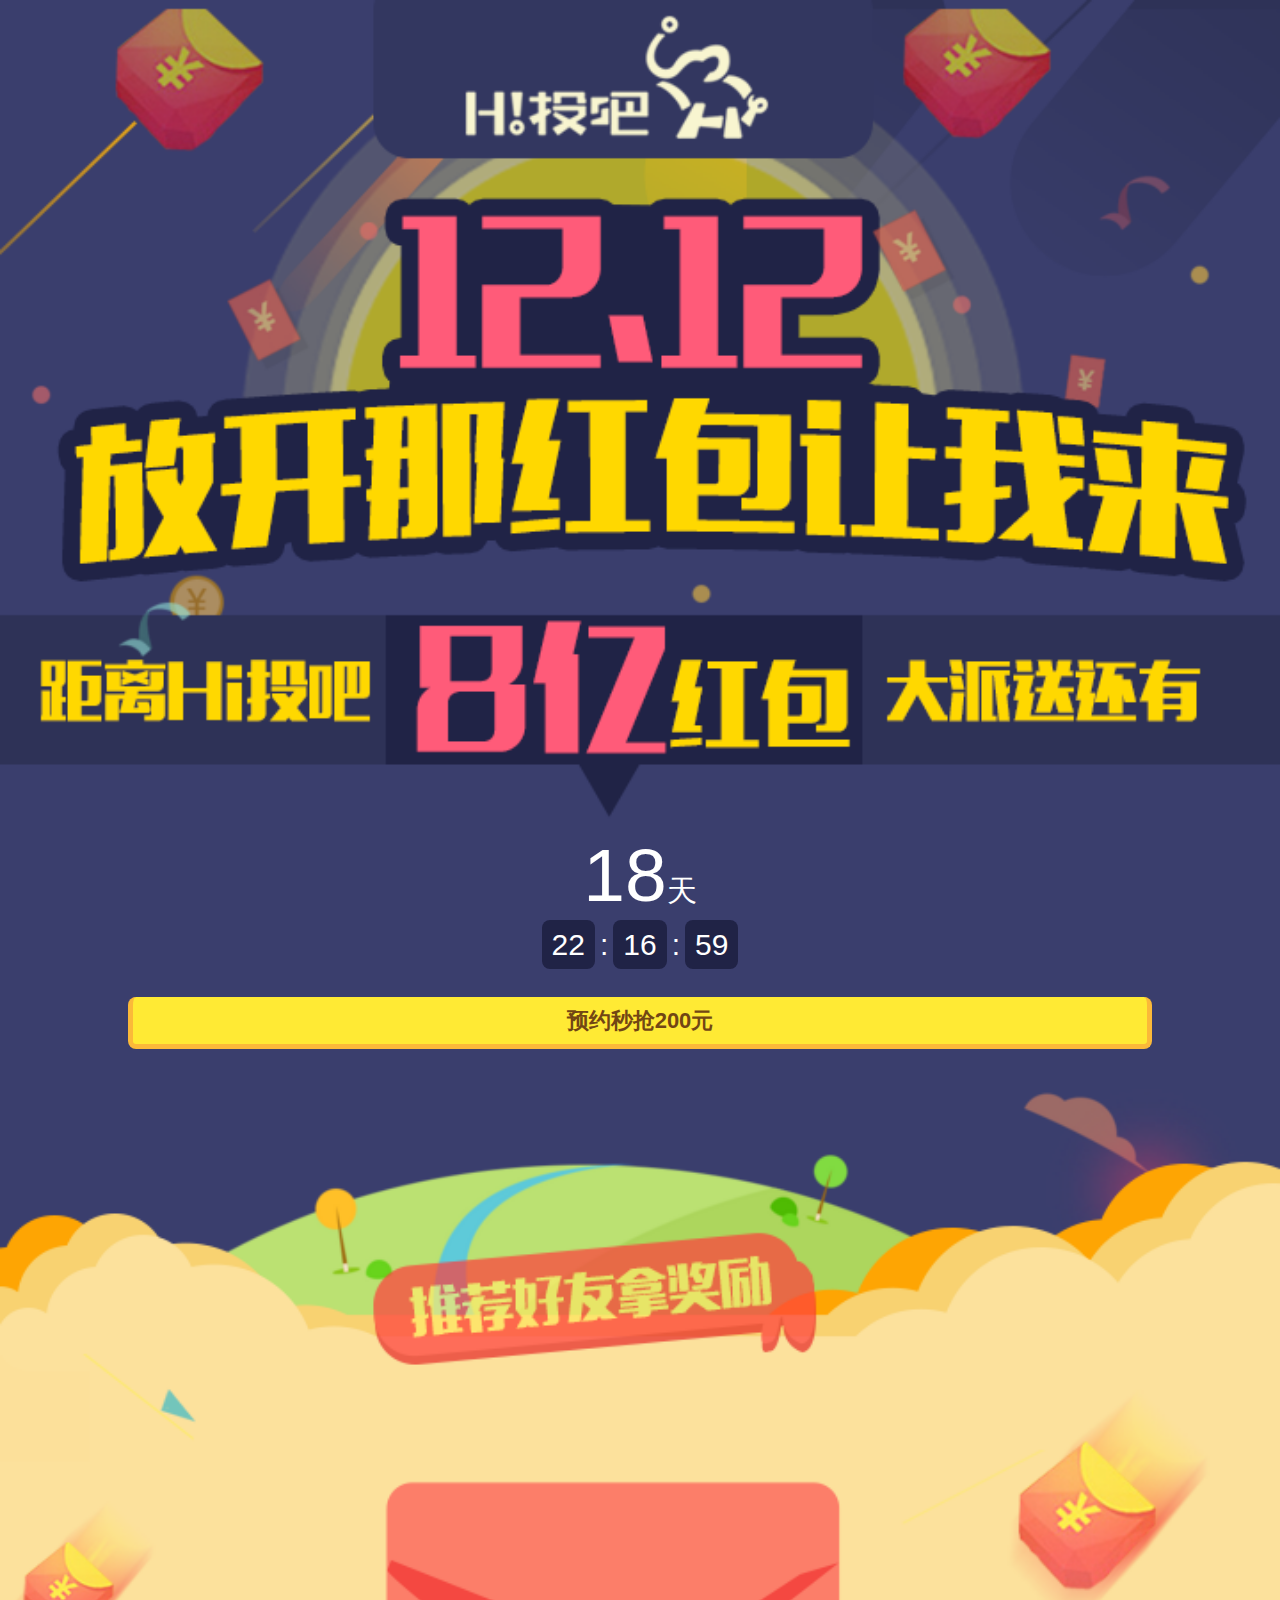
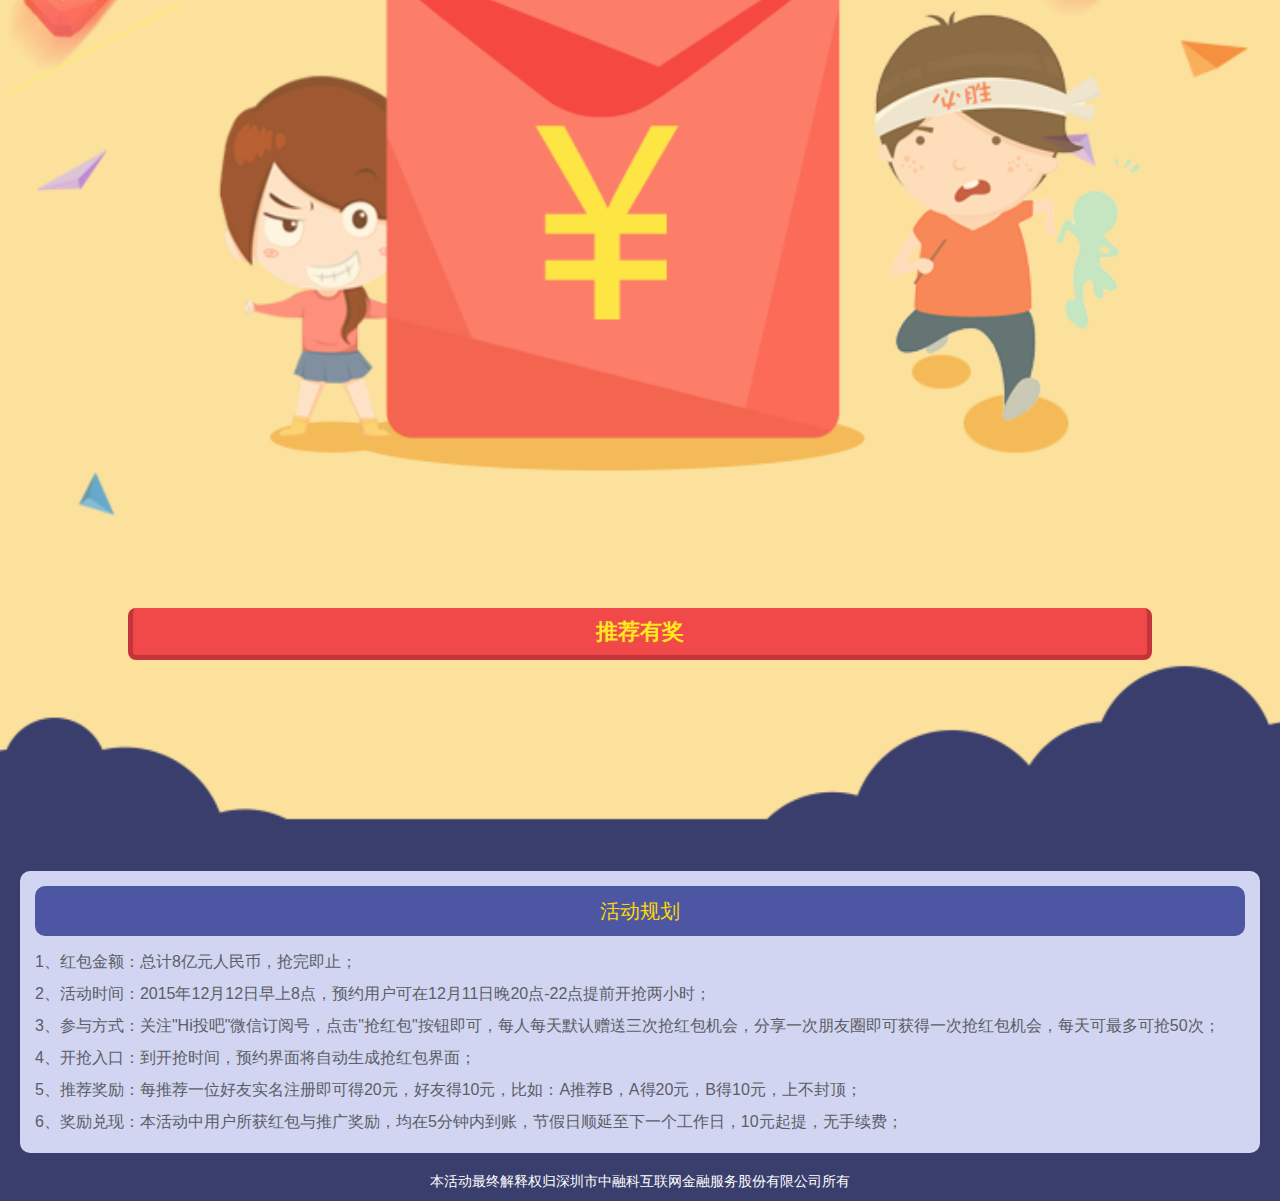
==== index.html @ 646dd30a "11111" ====
<!doctype html>
<html>
<head>
<meta http-equiv="Content-Type" content="text/html;charset=utf-8">
<meta property="qc:admins" content="241045133560547672165721747716" />
<title>放开那个红包让我来</title>
<meta name="keywords" content=""/>
<meta name="description" content=""/>
<meta name="viewport" content="width=device-width, initial-scale=1.0, maximum-scale=1.0, user-scalable=0">
<meta name="format-detection" content="telephone=no">
<meta http-equiv="X-UA-Compatible" content="IE=EmulateIE10" />
<link type="text/css" rel="stylesheet" href="css/wapcommon.css"/>
<link type="text/css" rel="stylesheet" href="css/wapstyle.css"/>
</head>

<body>
<!--
<div class="pop_bg">
	<div class="pop_bigweb">
    <div class="pop-bitext">
    	<p><img src="images/skin_check_icon.png" width="24">童鞋，预约成功了</p>
     	 <p>已预约用户</p>
		<div>可在12月26日晚8点提前开抢</div>
        <div class="margin_lr">
        <input type="button" value="实名认证" class="btn btn_shimin mt_10" />
    </div>
    </div>
    <a href="javascript:void(0)" class="m-close"><img src="images/tmall-close.png" alt=""></a>
    <img src="images/marketips.png" alt="" width="100%">
    
    </div>
</div>

<div class="yx-big">
	<div><img src="images/markettop1.png" alt="" width="100%"></div>
<div class="market-day">
    <p class="dday"><span>18</span>天</p>
    <p class="dtime"><span>22</span>:<span>16</span>:<span>59</span></p>
    <div><button class="btn btn-yx">预约秒抢200元</button></div>
    </div>
	<div class="rec-big">
    <button class="btn btn-yx rec-btn">推荐有奖</button>
    <img src="images/markettop3.png" alt="" width="100%">
    </div>
    <div class="market-intro">
    	<h2>活动规划</h2>
      <p>1、红包金额：总计8亿元人民币，抢完即止；
      </p>
      <p>2、活动时间：2015年12月12日早上8点，预约用户可在12月11日晚20点-22点提前开抢两小时；
      </p>
      <p>3、参与方式：关注"Hi投吧"微信订阅号，点击"抢红包"按钮即可，每人每天默认赠送三次抢红包机会，分享一次朋友圈即可获得一次抢红包机会，每天可最多可抢50次；
      </p>
      <p>4、开抢入口：到开抢时间，预约界面将自动生成抢红包界面；        </p>
      <p>5、推荐奖励：每推荐一位好友实名注册即可得20元，好友得10元，比如：A推荐B，A得20元，B得10元，上不封顶；        </p>
      <p>6、奖励兑现：本活动中用户所获红包与推广奖励，均在5分钟内到账，节假日顺延至下一个工作日，10元起提，无手续费；        </p>
      <p>本活动最终解释权归深圳市中融科互联网金融服务股份有限公司所有 </p>
    </div>
    </div>
    -->
    <!--夜间模式-->
    <div class="night-big">
	<div><img src="images/night-markettop1.png" alt="" width="100%"></div>
<div class="market-day">
    <p class="dday"><span>18</span>天</p>
    <p class="dtime"><span>22</span>:<span>16</span>:<span>59</span></p>
    <div><button class="btn btn-yx">预约秒抢200元</button></div>
    </div>
	<div class="rec-big">
    <button class="btn btn-yx rec-btn">推荐有奖</button>
    <img src="images/night-markettop3.png" alt="" width="100%">
    </div>
    <div class="market-intro">
    	<h2>活动规划</h2>
      <p>1、红包金额：总计8亿元人民币，抢完即止；
      </p>
      <p>2、活动时间：2015年12月12日早上8点，预约用户可在12月11日晚20点-22点提前开抢两小时；
      </p>
      <p>3、参与方式：关注"Hi投吧"微信订阅号，点击"抢红包"按钮即可，每人每天默认赠送三次抢红包机会，分享一次朋友圈即可获得一次抢红包机会，每天可最多可抢50次；
      </p>
      <p>4、开抢入口：到开抢时间，预约界面将自动生成抢红包界面；        </p>
      <p>5、推荐奖励：每推荐一位好友实名注册即可得20元，好友得10元，比如：A推荐B，A得20元，B得10元，上不封顶；        </p>
      <p>6、奖励兑现：本活动中用户所获红包与推广奖励，均在5分钟内到账，节假日顺延至下一个工作日，10元起提，无手续费；        </p>
      
    </div>
    <div class="fc_f tc pb_10">本活动最终解释权归深圳市中融科互联网金融服务股份有限公司所有 </div>
    </div>

    
</body>
</html>
---- css/wapcommon.css ----
@charset "utf-8";
/* CSS Document */
a:active{star:expression(this.onFocus=this.blur());}
a:focus,button:focus{outline:none; -moz-outline:none; -webkit-outline:none;}
:focus{outline:none;}
/*Reset Css*/
body,div,dl,dt,dd,ul,ol,li,h1,h2,h3,h4,h5,h6,pre,form,fieldset,input,textarea,p,blockquote,th,td,img,area,param{margin:0; padding:0;}
html,body{margin:0; padding:0; height: 100%; font-family:arial,\5FAE\8F6F\96C5\9ED1,sans-serif; -webkit-text-size-adjust:100%;-ms-text-size-adjust:100%;}
select{*behavior: url("select.htc");}/*IE6,IE7select*/
ol,ul{padding-left:0; list-style-type:none; list-style:none;}
img{border:none; display:inline-block; vertical-align:middle;}
th{font-style:normal;font-weight:normal;}
h1,h2,h3,h4,h5,h6{font-size:100%; font-weight:normal;}
address, caption, cite, code, dfn, em, th, var,strong,i,strong{font-style:normal;font-weight:normal;}
input{display:inline-block; vertical-align:middle; font-family:arial,\5FAE\8F6F\96C5\9ED1,sans-serif;}
fieldset{border:none;}
legend{display:none;}
input[type="submit"],
input[type="reset"],
input[type="button"],
button{
	-webkit-appearance: none;
}

.main_input .input_box input[type="date"]{
	padding-left:0;
	margin-left:8rem;
	width:16rem !important;

}
input[type="number"]{-moz-appearance:textfield;}
html{font-size:62.5%;}
body{font-size:1.4rem; background:#f4f4f4; color:#666;}

/*Clear Css*/
.clear{clear:both; font-size:0px; height:0px; line-height:0;}
.clearfix:after{content:'\20';display:block;clear:both;visibility:hidden;line-height:0;height:0;}
.clearfix{display:block;zoom:1;}
html[xmlns] .clearfix{display:block;}
* html .clearfix{height:1%;}

/*Common Css*/
.fl{float:left;}
.fr{float:right;}
.show{display:block;}
.hide{display:none;}
/*link*/
a{color:#333; text-decoration:none;}
a:active{color:#333; text-decoration:none;}
.a3{color:#333;}
.a6{color:#666;}
.a9{color:#999;}
.a_f{color:#fff;}
.a_f:active{color:#fff; text-decoration:underline;}
.a3:active{color:#333;text-decoration:none;}
.a6:active{color:#666;text-decoration:none;}
.a9:active{color:#999;text-decoration:none;}
.a_blue{color:#0697da}
.a_blue:active{text-decoration:underline;}
/*font size*/
.fs_12{font-size:1.2rem;}
.fs_14{font-size:1.4rem;}
.fs_16{font-size:1.6rem;}
.fs_18{font-size:1.8rem;}
.fs_20{font-size:2rem;}
.fs_22{font-size:2.2rem;}
.fs_24{font-size:2.4rem;}
.fs_28{font-size:2.8rem;}
.fs_30{font-size:3rem;}
.fw{font-family:\5FAE\8F6F\96C5\9ED1,arial,sans-serif;}/*雅黑*/
.airal{font-family:Arial;}
/*color*/
.fc_f{color:#fff;}
.fc_c{color:#ccc;}
.fc_3{color:#333;}
.fc_6{color:#666;}
.fc_9{color:#999;}
.fc_blue{color:#0697da}/*蓝*/
.fc_orange{color:#f60;}/*橙色*/
.fc_red{color:#ff3b3b}/*红*/
.fc_green{color:#65d233}/*绿*/
.fc_lblue{color:#42c6fc}/*亮蓝*/
.fc_yellow{color:#ffb731}/*黄*/
.fc_orange2{color:#f60; font-size:20px; font-weight:bold; padding-right:5px;}
.fc_orange3{ color:#f4e430;}

/*常用设置*/
.tl{text-align:left;}
.tc{text-align:center;}
.tr{text-align:right;}
.bold{font-weight:bold;}
.bold6{font-weight:600;}
.hidden{overflow:hidden;}
.display{display:none;}
.elli{overflow:hidden; text-overflow:ellipsis; white-space: nowrap;}/*文字过长省略*/
.pos_rel{position:relative;}

/*margin*/
.margin_lr{margin-left:1.5rem; margin-right:1.5rem;}
.ml_5{margin-left:.5rem;}
.ml_10{margin-left:1rem;}
.ml_15{margin-left:1.5rem;}
.mr_5{margin-right:.5rem;}
.mr_10{margin-right:1rem;}
.mr_15{margin-right:1.5rem;}
.mr_25{margin-right:2.5rem;}
.mb_01{margin-bottom:-1rem;}
.mb_5{margin-bottom:.5rem;}
.mb_10{margin-bottom:1rem;}
.mb_15{margin-bottom:1.5rem;}
.mb_20{margin-bottom:2rem;}
.mb_40{margin-bottom:4rem;}
.mt_5{margin-top:.5rem;}
.mt_10{margin-top:1rem;}
.mt_15{margin-top:1.5rem;}
.mt_20{margin-top:2rem;}
/*padding*/
.pd{padding:0.8rem 1.5rem;}
.pds{ padding:1rem;}
.pds2{padding:1.5rem;}
.plr_15{padding-left:1.5rem; padding-right:1.5rem;}
.pl_15{padding-left:1.5rem;}
.pl_80{padding-left:8rem;}
.pr_15{padding-right:1.5rem;}
.pr_30{padding-right:1.5rem;}
.pr_40{padding-right:4rem;}
.pt_5{padding-top:.5rem;}
.pt_10{padding-top:1rem;}
.pt_15{padding-top:1.5rem;}
.pt_20{padding-top:2rem;}
.pb_5{padding-bottom:.5rem;}
.pb_10{padding-bottom:1rem;}
.pb_15{padding-bottom:1.5rem;}
.pb_20{padding-bottom:2rem;}
.pb_40{padding-bottom:4rem;}



/*箭头*/
.arrow-right,
.arrow-left,
.arrow-bottom,
.arrow-top{display: inline-block;position: relative;background: #b2b2b2;width: 10px;height: 2px;border-radius:5px;-webkit-transform: rotate(45deg);-moz-transform: rotate(45deg);-ms-transform: rotate(45deg);-o-transform: rotate(45deg);vertical-align: middle;margin-top: -6px;}
.arrow-right::before,
.arrow-left::before,
.arrow-bottom::before,
.arrow-top::before{content: "";display: inline-block;position: absolute;border-width: 0;background: #b2b2b2;width: 10px;height: 2px;border-radius:5px;top: 4px;left: 4px;-webkit-transform: rotate(90deg);-moz-transform: rotate(90deg);-ms-transform: rotate(90deg);-o-transform: rotate(90deg);}
.arrow-left{-webkit-transform: rotate(-45deg);-moz-transform: rotate(-45deg);-ms-transform: rotate(-45deg);-o-transform: rotate(-45deg);}
.arrow-bottom{margin-top: 0px;}
.arrow-top{-webkit-transform: rotate(-45deg);-moz-transform: rotate(-45deg);-ms-transform: rotate(-45deg);-o-transform: rotate(-45deg);margin-top: 0px;}
.arrow-left::before{-webkit-transform: rotate(90deg);-moz-transform: rotate(90deg);-ms-transform: rotate(90deg);-o-transform: rotate(90deg);top:4px;left:-4px;}
.arrow-bottom::before{-webkit-transform: rotate(90deg);-moz-transform: rotate(90deg);-ms-transform: rotate(90deg);-o-transform: rotate(90deg);top:-4px;}


/*border*/
.border_tb{border-top:1px solid #e1e1e1; border-bottom:1px solid #e1e1e1;}
.border_b{border-bottom:1px solid #e1e1e1;}
.border_t{border-top:1px solid #e1e1e1;}
.border_l{border-left:1px solid #e1e1e1;}
/*width %*/
.w_10{width:100%; box-sizing:border-box;}
.w_5{width:50%; box-sizing:border-box;}
.w_45{width:45%; box-sizing:border-box;}
/*首航缩进*/
.text_ind{text-indent:2em;}
/*行高*/
.line_h18{line-height:1.8rem;}
.line_h20{line-height:2rem;}
.line_h26{line-height:2.6rem;}
.line_h22{line-height:2.2rem;}
.line_h24{line-height:2.4rem;}
.line_h34{line-height:3.4rem;}
.line_h40{line-height:4rem;}
.line_h44{line-height:4.4rem;}
.line_h6{line-height:6rem;}

/*layout*/
.bg_white{background:#fff;}
.module_white {border-bottom: 1px solid #e1e1e1;border-top: 1px solid #e1e1e1;background: #fff;}
.wap_main{width:100%;  font-size:1.6rem;}
.ins_box {padding-top: 10px;padding-bottom: 10px;}

/*小图标*/
.ico{display:inline-block; vertical-align:middle;}
/*.img_icon{background:url(../images/wapico.png) no-repeat;}*/
.siz20{width:20px; height:20px;}
.siz22{width:22px; height:22px;}
.siz26{width:26px; height:26px;}

.siz40{width:4rem; height:4rem;}
.siz50{width:5rem; height:5rem;}
/*ico50*/
.correct_xl{background:url(../images/ico/action_1.png) center no-repeat; background-size:contain;}
.error_xl{background:url(../images/ico/action_2.png) center no-repeat; background-size:contain;}
.warning_xl{background:url(../images/ico/action_3.png) center no-repeat; background-size:contain;}

.ico_zr,
.ico_zhe{width:1.6rem; height:1.6rem; line-height:1.6rem; text-align:center;margin-bottom: 0.3rem; color:#fff; font-size:1.2rem;}/*转让标用*/
.wen{width:2rem; height:2rem; line-height:2rem; border-radius:50%; border:.2rem solid #0697da; color:#0697da; text-align:center; font-size:1.6rem; font-family:Arial; font-weight:700;}/*？*/
.ico_zhe{ background:#f60;}
.ico_zr{ background:#0697da;}


/*header*/
.top{position:relative;height:4.4rem;width:100%;background-color:#0697da;text-align:center;color:#fff;line-height:4.4rem;font-size:2rem;}
.top_ico{width: 2.1rem;height: 4.4rem;position: absolute;cursor: pointer;z-index: 10;top:0;}
.top_backleft{left:1.5rem;background:url(../images/ico/ico-top4.png) no-repeat left;background-size:contain;}
.top_submenu{right:1.5rem;background:url(../images/ico/ico-top8.png) no-repeat right;background-size:contain;}
.top_arrowright{right:1.5rem;background:url(../images/ico/ico-top2.png) no-repeat right;background-size:contain;}
.top_shequ{left:1.5rem;background:url(../images/ico/ico-top9.png) no-repeat right;background-size:contain;}
.time_ico{background:url(../images/ico/time_ico.png) no-repeat center right;background-size: contain;right:1.5rem;}
.wen_ico{background:url(../images/ico/wen.png) no-repeat center right;background-size: contain;right:1.5rem;}
.top_arrowright_hover{right:1.5rem;background:url(../images/ico/ico-top3.png) no-repeat right;background-size:contain;}
.top .txt{margin:0 auto;text-align:center;width:60%;height:3.7rem;padding-top:.7rem;}
.top .txt p{font-size:1.8rem;height:3rem;overflow:hidden;border-radius:5px;background-color:#fff;line-height:3rem;color:#0697da;border:1px solid #fff;box-sizing: border-box;-webkit-box-sizing: border-box;}
.top .txt p span{color:#fff;background:#0697da;display:inline-block;width:50%;text-align:center;float: left;}
.top .txt p span.on{background-color:#fff;color:#0697da;}
.top .l_off{left:1.5rem;color:#fff;position: absolute;height:4.4rem;top:0;line-height:4.4rem; font-size:1.6rem;}
.top .r_off{right:1.5rem;color:#fff;position: absolute;height:4.4rem;top:0;line-height:4.4rem; font-size:1.6rem;}
.top .l_off:active,
.top .r_off:active{color:#fff;}

/*footer*/
.footer{position:fixed;bottom:0;left:0;width:100%; height:5.5rem;background-color:#fff;overflow:hidden;text-align:center;z-index:99;}
.nav_top{top:4.4rem;left:0;display:none;}
.footer a{width:25%;float: left;box-sizing: border-box;font-size:1.4rem;height:5.5rem;}
.footer a span{width:25px;height:25px;margin:.8rem auto .2rem;display:block;}
.footer a:nth-child(1) span{background:url(../images/ico/ico_foot1.png) no-repeat center center;background-size:contain;}
.footer a:nth-child(2) span{background:url(../images/ico/ico_foot2.png) no-repeat center center;background-size:contain;}
.footer a:nth-child(3) span{background:url(../images/ico/ico_foot3.png) no-repeat center center;background-size:contain;}
.footer a:nth-child(4) span{background:url(../images/ico/ico_foot4.png) no-repeat center center;background-size:contain;}
.footer a span:hover,.footer a span.nav_on{color:#0697da;}
.footer a:nth-child(1).nav_on span{background-image:url(../images/ico/ico_foota.png);}
.footer a:nth-child(2).nav_on span{background-image:url(../images/ico/ico_footb.png);}
.footer a:nth-child(3).nav_on span{background-image:url(../images/ico/ico_footc.png);}
.footer a:nth-child(4).nav_on span{background-image:url(../images/ico/ico_footd.png);}

/*底部加减*/
.f_mt{margin-bottom:6rem;}
.foot_bottom{position:fixed;bottom:0;left:0;width:100%;padding-bottom:.5rem;background-color:#f4f4f4;overflow:hidden;text-align:center;z-index:900;}
.foot_bottom .ft_l{width:67%;border:1px solid #e1e1e1;border-radius:5px;box-sizing: border-box;text-align:center;background-color:#fff;overflow:hidden;}
.foot_bottom .ft_l .money input{height:4.4rem;text-align:center;float: left;border:none;}
.foot_bottom .input_c{float: left;width:50%;/*border-left:1px solid #e1e1e1;border-right:1px solid #e1e1e1;*/box-sizing: border-box;height:2.4rem;margin:1rem 0;position:relative;}
#investmentAmount{text-align:left;/*padding-left:1rem;padding-right:2.2rem;*/height:2.4rem;font:bold 1.6rem/2.5rem "arial";box-sizing: border-box;width:100%;}
.foot_bottom .input_c span{font:normal 1.6rem/2.5rem "微软雅黑";width:20%;position:absolute;right:0;top:0;background-color:#fff;}
.foot_bottom .ft_l .money input.left-a{height:4.4rem;width:25%;}
.foot_bottom .ft_l .money input.pos1{background:#fff url(../images/ico/jian.png) no-repeat center center;background-size:3rem 3rem;}
.foot_bottom .ft_l .money input.pos2{background:#fff url(../images/ico/add.png) no-repeat center center;background-size:3rem 3rem;}
.foot_bottom .ft_r{width:30%;}

.foot_box{position:fixed; width:100%; background:#f4f4f4; left:0; bottom:0; box-sizing:border-box; z-index:10;}


/*btn*/

.smallbtn{padding:0 1rem; height:2.8rem; color:#fff; border:none; border-radius:.3rem;}
.btn{height:4.6rem; font-size:1.8rem; border:none; cursor:pointer; border-radius:.8rem;}
.btn:active,
.smallbtn:active{opacity:0.7; filter: alpha(opacity=70); transition:all 0.2S ease-out 0s;}
a.btn{display:inline-block; vertical-align:middle;height:4.4rem; line-height:4.4rem; text-align:center; font-size:1.8rem; border-radius:.8rem; text-decoration:none;}

.btn_orange{background:#ff7f00; color:#fff;}
.btn_blue{background:#009fe2; color:#fff;}
.btn_red{background:#f14949; color:#fff;}
.btn_gray2{background:#e5e5e5; color:#999;}
.btn_white{height:4.4rem; font-size:1.8rem; color:#fff; border:.1rem solid #e1e1e1; color:#0697da; background:#fff; cursor:pointer; border-radius:8px;}/
.btn_white:active{box-shadow:inset 0 0 5px rgba(41,128,145,0.5); background:#fff;}
.btn_shimin{ background:#ffea34; color:#e94d28; font-size:1.8rem; width:100%; height:4.2rem;}



.btn_gray{height:4.2rem; font-size:1.8rem; background:#fff; border:none; color:#666; border-top:.1rem solid #e1e1e1; border-bottom:1px solid #e1e1e1;}
.btn_gray:active{opacity:0.7; filter: alpha(opacity=70);}
.btn_border_blue{height:4.4rem; font-size:1.8rem; border:.1rem solid #0697da; color:#0697da; background:#fff; cursor:pointer; border-radius:.8rem;}
.btn_border_blue:active{opacity:0.7; filter: alpha(opacity=70); color:#0697da;}
.btn_gray_none{background-color:rgba(255,255,255,0);color:#999;}
.btn_border_orange{border:.1rem solid #f60;color:#f60; background:#FFF;}
.btn_border_red{border:.1rem solid #ff4444;color:#ff4444;}
.btn_orange:active,
.btn_blue:active,
.btn_red:active,
.smallbtn:active{color:#fff;}
.btn_gray2:active{color:#999}
.btn_border_orange:active{color:#f60}
.btn_border_red:active{color:#ff4444;}
/*.btn_white{color:#0697da; background:#fff;}暂时没用到
.btn_white:active{box-shadow:inset 0 0 5px rgba(41,128,145,0.5); background:#fff;}*/
.btn_border_gray{border:.1rem solid #e1e1e1; color:#666; background:#FFF;}
.btn_border_gray2{border:.1rem solid #e1e1e1; color:#0697da; background:#FFF;}

/*信息模块*/
.more_ico{background:url(../images/ico/ico_more.png) right center no-repeat;}
.siz4 .li .td{text-indent:7.9rem;}
.siz6 .li .td{text-indent:11.1rem;}
.siz4 .li2 .td{padding-left:7.9rem;}
.siz6 .li2 .td{padding-left:11.1rem;}
.module_list .li,
.module_list .li2{position:relative;}
.module_list .li{height:4.4rem; line-height:4.4rem;}
.module_list .li2{height:5rem; padding-top:1rem; padding-bottom:1rem; line-height:180%;}
.module_list .th{position:absolute; left:0; top:0; height:4.4rem; line-height:4.4rem; padding-right:3rem;}
.siz4 .td,
.siz6 .td,
.module_list .td_r{overflow: hidden;text-overflow: ellipsis;white-space: nowrap; box-sizing:border-box;}
.module_list .td_r{text-align:right;}
.module_list .li input{width:100%;border:none; background:none; height:4.4rem; line-height:4.4rem;}
.more_ico .td,
.more_ico .td_r{padding-right:4rem;}
.module_list .li:last-child{border-bottom:none !important;}
/*table数据模式*/
.pro_table li{border-bottom:1px solid #e1e1e1;}
/*.pro_table li:last-child{border-bottom:none;}*/
.pro_table li{height:6rem; clear:both;}
.pro_table li .pt{padding-top:1rem;}
.pro_table .l,
.pro_table .r{width:50%; box-sizing:border-box;padding-top:1rem;}
.pro_thead{height:3.4rem; line-height:3.4rem;}
.pro_thead .l,
.pro_thead .r{float:left;width:50%; box-sizing:border-box;}
.pro_thead .l{padding-left:1.5rem;}
.pro_thead .r{text-align:right; padding-right:1.5rem;}

.pro_table2 li{padding-top:1rem; padding-bottom:1rem; clear:both; border-bottom:1px solid #e1e1e1;}
.pro_table2 .l,
.pro_table2 .r{float:left;width:50%; box-sizing:border-box;}
.pro_table2 li:last-chlid{border-bottom:none;}

.pro_table li.years,
.pro_table2 li.years{height:120%; border-bottom:.1rem solid #f60; color:#f60; padding:.6rem 1.5rem;}
/*O型进度条*/
.circle {width: 6rem; height: 6rem; position:relative; border-radius: 50%;}
.circle_orange{background:#f60;}
.circle_orange2{background:#ffad76;}
.circle_blue{background:#0697da;}
.pie_left,
.pie_right {width: 6rem; height: 6rem; position: absolute; top:0;left:0;}
.left, .right {display: block; width:6rem; height:6rem; background:#eee; border-radius: 50%; position: absolute; top: 0; left: 0; box-shadow:0 0 3px #eee;}
.pie_right, .right {clip:rect(0,auto,auto,3rem); -webkit-clip:rect(0,auto,auto,3rem);}
.pie_left, .left {clip:rect(0,3rem,auto,0); -webkit-clip:rect(0,3rem,auto,0);}

.mask,
.mask_btn{width: 5.4rem;height: 5.4rem;border-radius: 50%;left: 0.3rem;top: 0.3rem;position: absolute;text-align: center;line-height: 5.4rem;font-size: 1.6rem;}
.mask_btn{z-index:4}
.o_blue{background:#0697da;}
.mask_bg1{background:#fff;}
.mask_bg2{background:#f60; color:#fff;}


/*成功失败*/
.action_box{}
.action_box .img_box{padding:2rem 0;}

/*input标签*/
.main_input .input_box input.date_month{box-sizing: border-box;padding:0 3rem 0 0;padding-left: 10rem;text-indent:0;}




/*input注册框模块*/
.main_input{background-color:#fff;width:100%;height:4.4rem;line-height:4.2rem;position:relative;}
.main_input .margin_lr{position:relative;overflow: hidden;}
.main_input .hl{width: 8rem;position: absolute;display: block;top: 0;line-height: 4.4rem;left: 0;z-index: 999;}
.main_input .input_box{width:100%;position:relative;line-height:4.2rem;}
/*.main_input .input_box input{width:100%;height:2.2rem;line-height:2.2rem;font-size:1.6rem;padding:1rem 0;border:0; background:none;color:#333;text-indent:8rem;}*/
.main_input .input_box input{width:100%;font-size:1.6rem; line-height:normal;padding:1rem 0;border:0; background:none;color:#333;padding-left:4rem; box-sizing:border-box;}

/*.main_input .input_box span{position:absolute;left: 8rem;top:0;color:#ccc;}*/
.main_input .po_r{position:absolute;right:0;top: 1.2rem;background-color:#fff;height:2.4rem;line-height:2.4rem;padding-left:1rem;}
.main_input .select_box select{width:100%;height:4rem;border:none;}

/*模拟下拉框*/
 .s_tex{height:27px;border:1px solid #ccc;padding:8px 47px 8px 80px;width:156px;text-indent: 8px;line-height: 25px;font-size:14px;}
 .s_btn{position:absolute;top:1px;right:1px;width:45px;height:44px;border:0;cursor:pointer;z-index:90;}
 .s_tex{height:27px;border:1px solid #ccc;padding:8px 47px 8px 80px;width:156px;text-indent: 8px;line-height: 25px;font-size:14px;}
 .s_btn{position:absolute;top:1px;right:1px;width:45px;height:44px;border:0;cursor:pointer;z-index:90;}
 .t_select strong{display:block;position:absolute;z-index:9;width:15px;height:12px; font-size: 0;background:url(../images/ico/arrow_up.png) no-repeat;background-size:contain;overflow:hidden;zoom: 1;top:1.8rem;right:1.5rem;}
  .t_select .txt{padding-left:8rem;}
 .select_ul{display:none;position:absolute;width:100%;z-index:1001;top:4.3rem;}
 .select_ul li{height:4.4rem;background:#e1e1e1;border-bottom:1px solid #ccc;border-top:0;line-height:4.4rem;padding:0 1.5rem;display:block;}
 .select_ul li:hover{background:#ccc;color:#fff}

.footer_all{width:100%; height:106px; font-size:1.6rem; line-height:2.4rem;margin-top:3rem; padding-bottom:8rem;}
.footer_all .foot_top{padding:.5rem 0; text-align:center;}
.footer_all .foot_top a{display:inline-block; padding:0 4.6875%;}
.footer_all .foot_top a:active{color:#0697da;}

/*弹出层*/
.pop_bg{width:100%;height:100%;background-color:rgba(0,0,0,0.8);display:block;position:fixed;top:0;left:0;z-index:999;}
.pop_bigweb{position:fixed;left:50%;top:10%;margin-left:-150px; width:300px; height:331px;}
.pop-bitext{ position:absolute; margin-top:122px; margin-left:47px; margin-right:85px; text-align:center; color:#fff; font-size:15px;}
.pop-bitext p{ padding:2px 0;}
.pop_bd{width:90%;position:fixed;left:50%;top:10%;margin-left:-45%;background-color:#fff;z-index:1001;border-radius:.5rem;}
.pop_bd .pop_input{width:100%;position:relative;overflow:hidden;}
.pop_bd .pop_input input{width:100%;padding:1rem 0;text-indent:1rem;box-sizing:border-box;border:1px solid #e1e1e1;}
.pop_bd .pop_input span{position:absolute;left:1rem;top:.9rem;}
.pop_bd .pop_input strong{color:#fff;background-color:#b5b5b5;top:0;right:0;position:absolute;width:4rem;font-size:1.6rem;padding:1rem;}
.pop_bd .pop_input strong:active{opacity:0.7;}
.pop_bd .pop_bd_b{text-align:center;width:100%;font-size:1.6rem;height:4.4rem;line-height:4.4rem;}

.pop_bd .pop_bd_b a{display:inline-block;box-sizing:border-box;}
.pop_bd .pop_btn{height:4.4rem;text-align:center;line-height:4.4rem;}
.pop_bd .pop_btn a{height:4.4rem;width:48%;background-color:#0697da;color:#fff;border-radius:8px;box-sizing:border-box;}
.pop_bd .pop_btn a.white{background-color:#fff;color:#666;border:1px solid #e1e1e1;}

/*几秒关闭弹层*/
.pop_s{position:fixed; width:80%; display:none;top:36%; left:50%; margin-left:-40%; text-align:center; z-index:999;}
.pop_s span{display:inline-block; padding:.5rem 1.5rem; line-height:2.2rem;background-color:rgba(0,0,0,0.5); border-radius:.5rem; color:#fff;}

/*列表*/
.list_box ul{position:relative;}
.list_box ul li{float: left;height:4rem;line-height:2rem;}
.list_box ul li:nth-child(1){position:absolute;width:5%;top:0rem;left:-3rem;height:7rem;}
.list_box ul li:nth-child(2){width:50%;}
.list_box ul li:nth-child(3){float: right;width:50%;text-align:right;}
.list_box ul li:nth-child(1) span{width:.4rem;height:7rem;background-color:#e1e1e1;border-radius:1rem;display:block;position:absolute;left:0;z-index:9;}
.list_box ul li:nth-child(1) span strong{position:absolute;border:1px solid #f60;background-color:#fff;left:-.8rem;top:1.5rem;font-size:1.4rem;color:#f60;font-weight:bold;display:block;width:2rem;height:2rem;text-align:center;border-radius:50%;-webkit-border-radius:50%;}

.year_line{position:relative;width:100%;height:1px;margin:1rem 0;background-color:#333;}
.year_line span{position:absolute;left:0;top:-1rem;display:block;background-color:#fff;padding-right:1rem;padding-left:1rem;}
.year_line i{position:absolute;background:url(../images/arr_up.png) no-repeat;background-size:contain;display:block;width:20px;height:20px;left: -17px;top: -10px;z-index:11;}
.year_line strong{display:block;position:absolute;width:.4rem;height:2.2rem;background-color:#e1e1e1;border-radius:1rem;left:-1rem;top:-1rem;z-index:9;}

.pop_bd .pop_bd_b a{display:inline-block;box-sizing:border-box;}

/*多选框*/
.checkbox_out{display:inline-block; width:1.4rem; height:1.4rem; line-height:1.4rem; vertical-align:middle; border:.1rem solid #0697da; overflow:hidden; border-radius:50%; font-size:0;}
.checkbox_in{display:inline-block; width:1.2rem; height:1.2rem; line-height:1.2rem; vertical-align:middle; border:.1rem solid #fff; background:#fff; overflow:hidden; border-radius:50%;}
.in_bg{background:#0697da}
.checkbox_in input{border:none; background:none; display:none;}
/*跳转选择页面*/
.li_sele a{display:block; height:4rem; line-height:4rem; text-decoration:none; color:#666; border-bottom:.1rem solid #e1e1e1; margin-left:1.5rem;}
.li_sele a:active{color:#999;}
.li_sele a:list-child{border-bottom:none;}
/*404*/
.bg404{width:100%; height:32rem; background:url(../images/404.png) center top no-repeat; padding-top:2rem; background-size:100% 32rem;}
.bg404 .line1{height:6rem; line-height:6rem; text-align:center; font-size:4rem;}
.bg404 .line3{padding-top:0.5rem;padding-bottom:0.5rem;padding-left:11%;padding-right:10%; line-height:2.6rem;}
/*暂无数据*/
.empty .img{display:inline-block; width:5rem; height:5rem; overflow:hidden; background:url(../images/empty.png) center no-repeat; background-size:contain;}
/*新闻类模板*/
.demo_new h1{font-size:1.8rem; color:#333; padding:1rem 1.5rem; text-align:center; line-height:140%;}
.demo_new .time{padding:.2rem 1.5rem; text-align:center; font-size:1.2rem; color:#999;}
.demo_new img{display:block; width:100%; margin:.5rem 0; text-align:center;}
.demo_new .con{padding:1rem 1.5rem; box-sizing:border-box; }
.demo_new .con p{line-height:160%; margin-bottom:1rem; text-indent:2rem;}
/*load*/
.pop_bd_133{background-color:rgba(0,0,0,0.5);width:10rem;position:fixed;left:50%;top:50%;margin-left:-5rem;margin-top:-5rem;z-index:1001;border-radius:.5rem;}
.pop_bd_133 span{display:inline-block;width:4rem;height:4rem;}
.pop_bd_133 .loading_img{position:relative;width:4rem;height:4rem; margin:0 auto; background:url(../images/logo.png) center no-repeat; background-size:contain;}
.pop_bd_133 .loading_img .rota{position:absolute;width:4rem; height:4rem; background:url(../images/loading.png) center no-repeat; background-size:contain;}
.pop_bd_133 .loading_img .rota{
	animation-name:rotate;
	animation-duration:3S;
	animation-timing-function:linear;
	animation-delay:0s;
	animation-iteration-count:infinite;
	-webkit-animation:'rotate' 3s linear 0s infinite;
	
	animation-name:rotate;
	animation-duration:3S;
	animation-timing-function:linear;
	animation-delay:0s;
	animation-iteration-count:infinite;
}
@keyframes rotate{
	0%{transform:rotate(0deg);}
	50%{transform:rotate(180deg);}
	100%{transform:rotate(360deg);}		
}
@-webkit-keyframes rotate{
	0%{transform:rotate(0deg);}
	50%{transform:rotate(180deg);}
	100%{transform:rotate(360deg);}		
}
@media screen and (min-width: 640px){
	.popup_jia .money,
	.popup_jia .middle{width:400px;}
	.popup_jia .money .num{width:320px;}
	
}
---- css/wapstyle.css ----
.yx-big{ background:#f14949; padding-bottom:10px;}
.market-day{ text-align:center; color:#fff; font-size:3rem; padding-bottom:40px; }
.market-day p.dday span{ font-size:7.5rem;}
.dtime{  margin-bottom:35px; margin-top:10px;}
.dtime span{ background:#c6343b; border-radius:.8rem; padding:8px 10px; margin:0 5px;}
.btn-yx{ background:#ffea34; border:5px solid #fbb939; color:#724614; border-top:0px; width:80%; font-weight:bold;height:5.2rem;font-size:2.2rem;}
.market-intro{ color:#f7e79e;}
.rec-btn{ position:absolute; left:10%; bottom:14%; background:#f14949; color:#fee81f; border:5px solid #c6343b;border-top:0px;}
.rec-big{ position:relative;}
.market-intro{ margin:20px; background:#fff8ce; border-radius:10px;color:#724614; padding:15px; line-height:22px; font-size:16px;}
.market-intro h2{ text-align:center; background:#ffca00; font-size:20px;  margin:0 auto; border-radius:10px; line-height:50px; margin-bottom:10px;}
.market-intro p{ padding:5px 0;}
.phoneimg{ width:25px; position:absolute; margin:10px 0 0 0;}
.m-close{ width:42px; height:42px; position:absolute; right:22%; top:-15px;}
.m-close img{ width:100%;}
.rec-num{ text-align:center; position:absolute; width:100%; bottom:15%; color:#e41233; font-size:18px; text-shadow:1px 1px 1px #fff;}
.rec-num b{ font-size:32px;}
.t-money{ padding:10px 0;}
.rlist{ background:#e83d3b; margin-top:10px; padding:20px;}
.rlist table td{ text-align:center; padding:5px 0;}
.tr1{ background:#c43130; font-size:18px; font-weight:bold;}
.rlist table .tr1 td{ padding:8px 0;}
.rlist table .tr1{ margin-bottom:10px;}
.rlist h2{text-align:center; background:rgba(0,0,0,0.2); font-size:18px;  margin:0 auto; border-radius:5px; line-height:45px; margin-bottom:10px; color:#f4e430;}
.rtable{ background:#f84442; padding-bottom:10px;}
.bg-red{ background:rgba(0,0,0,0.2); border-radius:10px;}
.name-wrap .main_input .input_box input{padding-left:6rem; }

/*夜间模式样式*/
.night-big{ background:#3a3e6d;}
.night-big .dtime span{ background:#202346;}
.night-big .market-intro{ background:#d1d5f2; color:#5c5d66;}
.night-big .market-intro h2{ background:#4d56a3; color:#ffd801; }
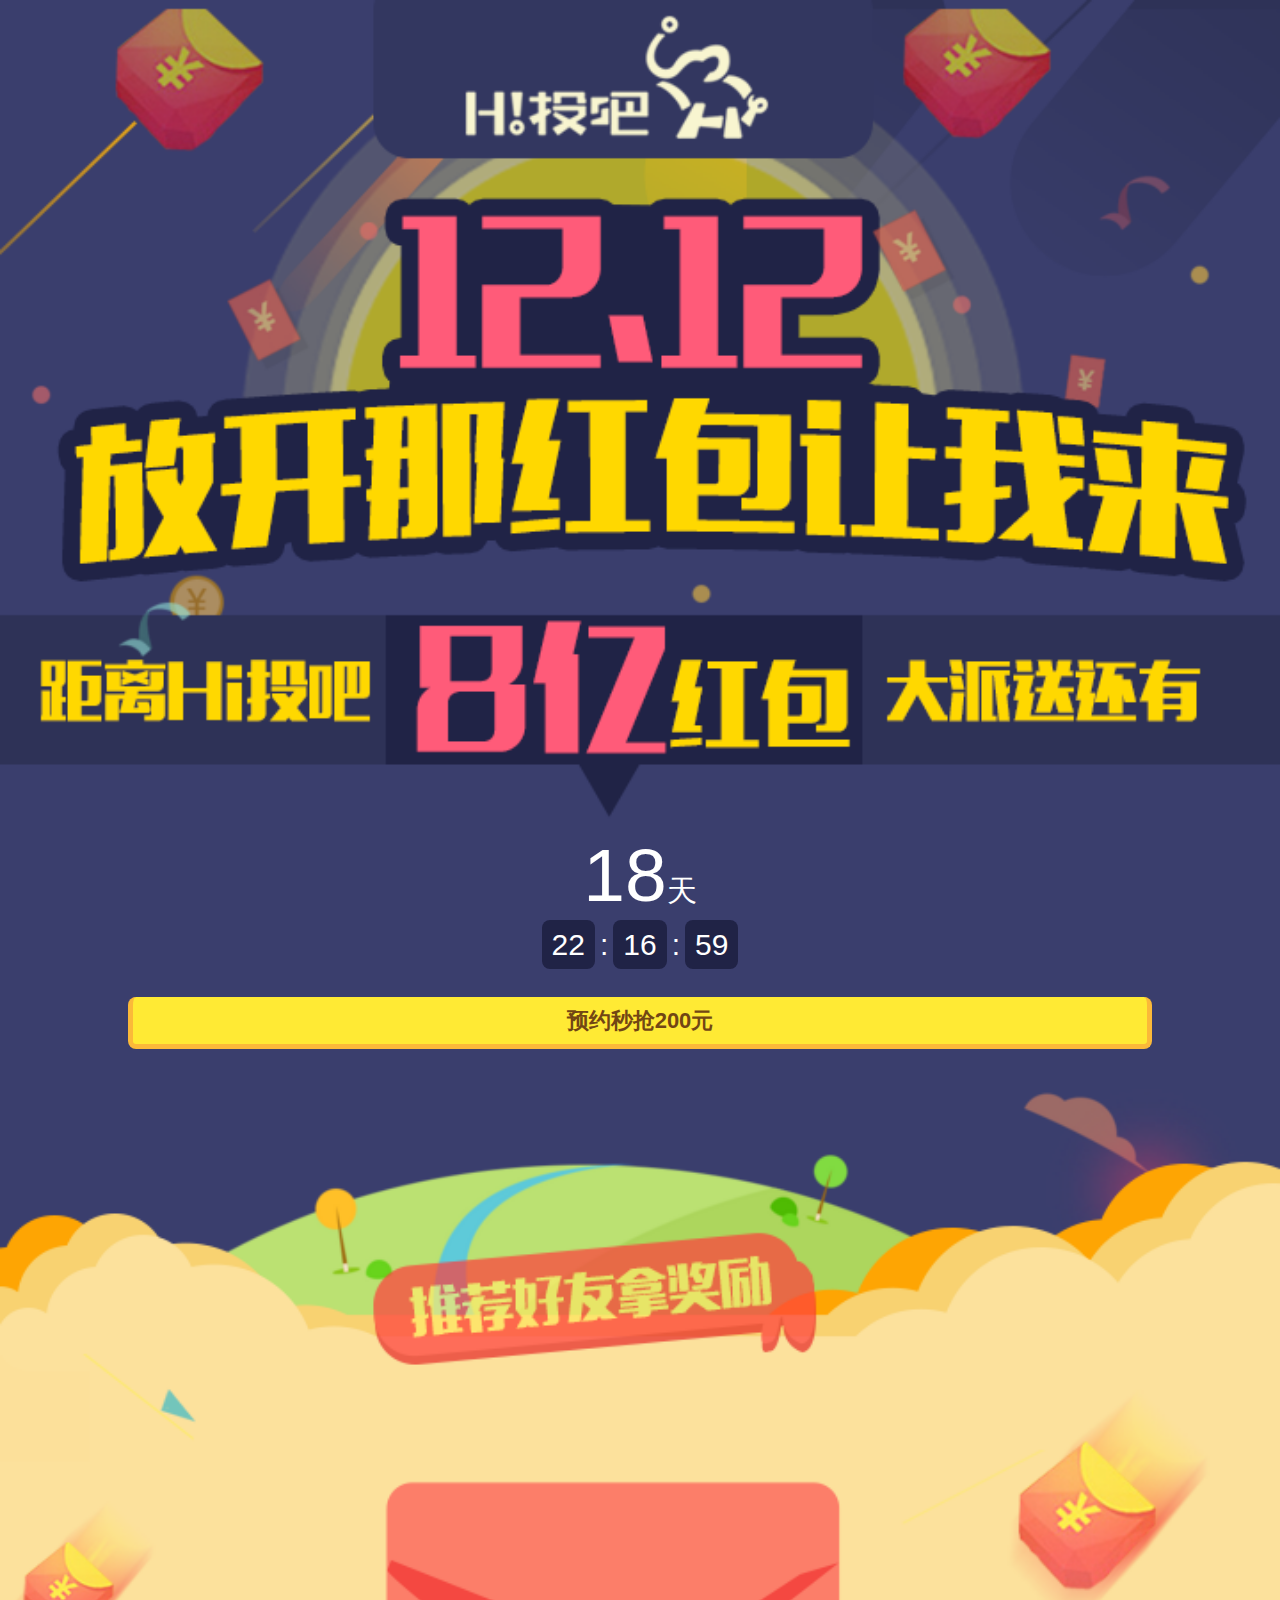
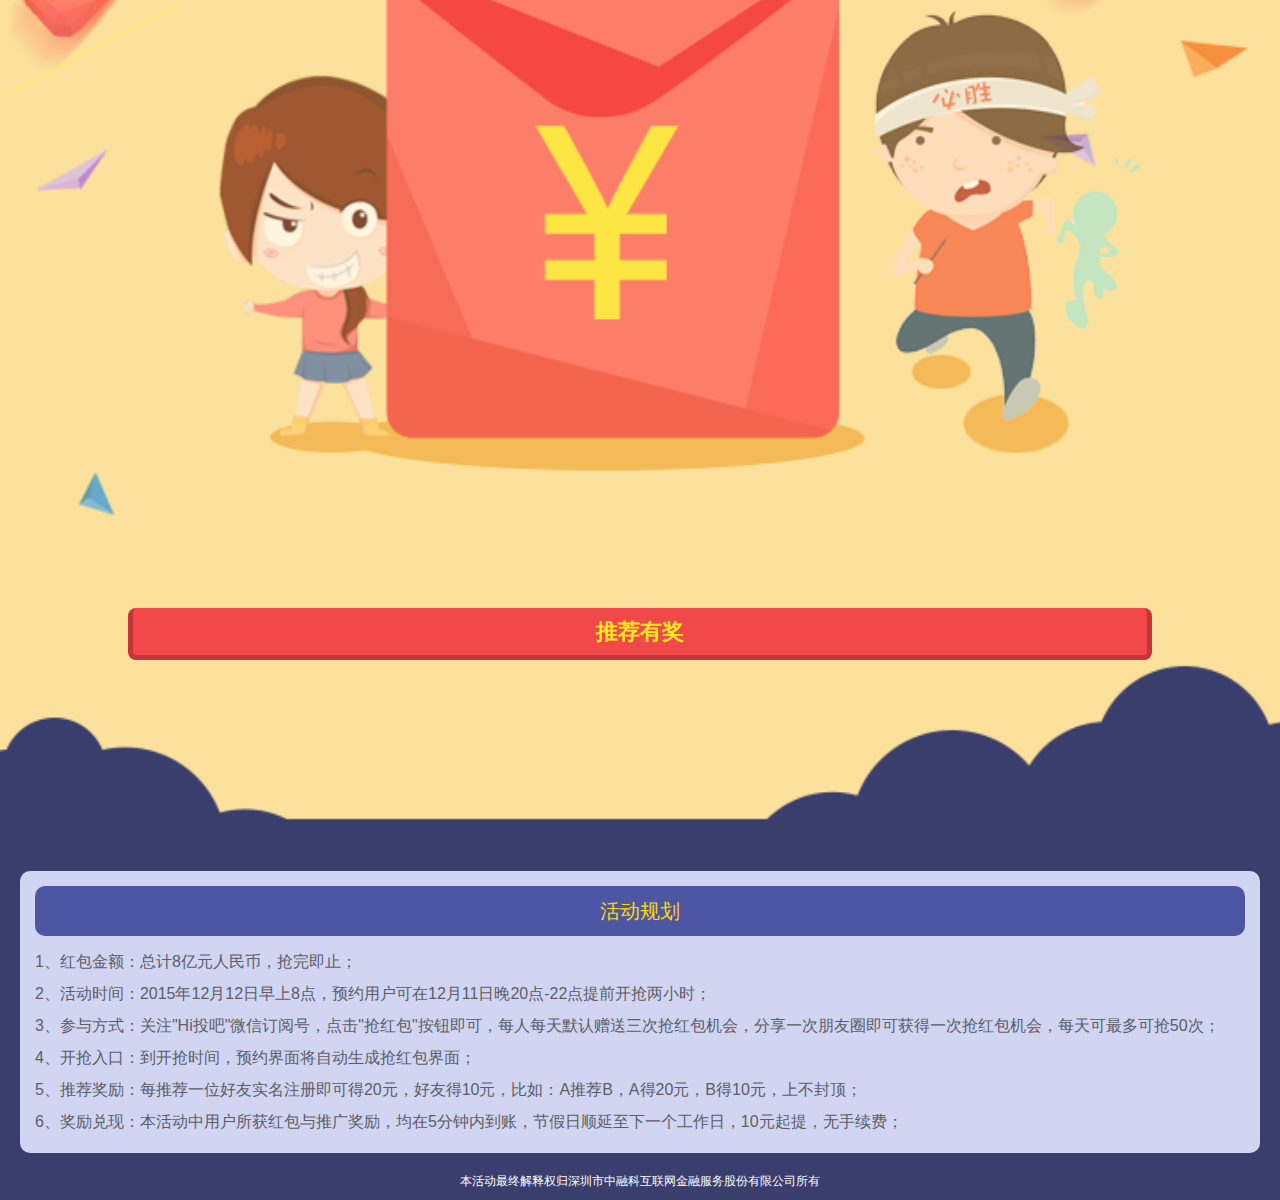
==== commit 86b5630d: "1111" ====
--- a/index.html
+++ b/index.html
@@ -82,7 +82,7 @@
       <p>6、奖励兑现：本活动中用户所获红包与推广奖励，均在5分钟内到账，节假日顺延至下一个工作日，10元起提，无手续费；        </p>
       
     </div>
-    <div class="fc_f tc pb_10">本活动最终解释权归深圳市中融科互联网金融服务股份有限公司所有 </div>
+    <div class="fc_f tc pb_10 fs_12">本活动最终解释权归深圳市中融科互联网金融服务股份有限公司所有 </div>
     </div>
 
     
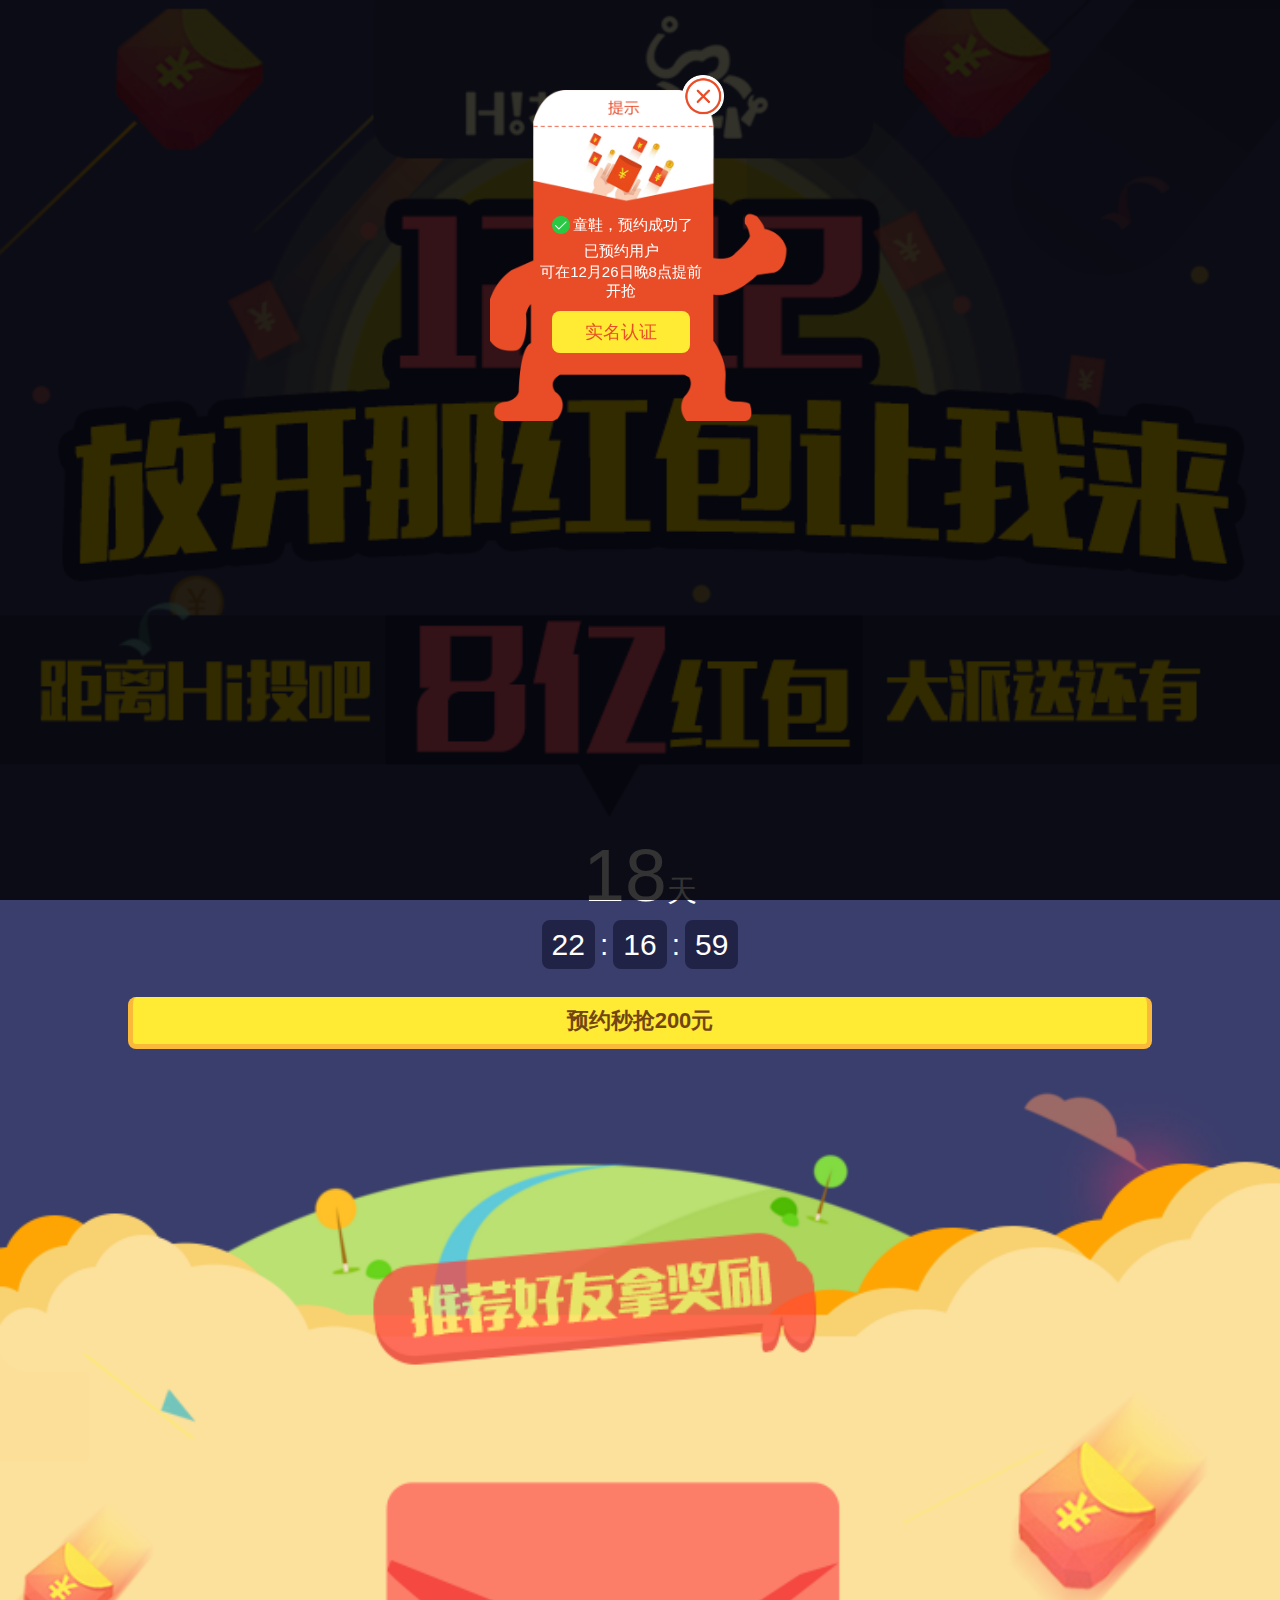
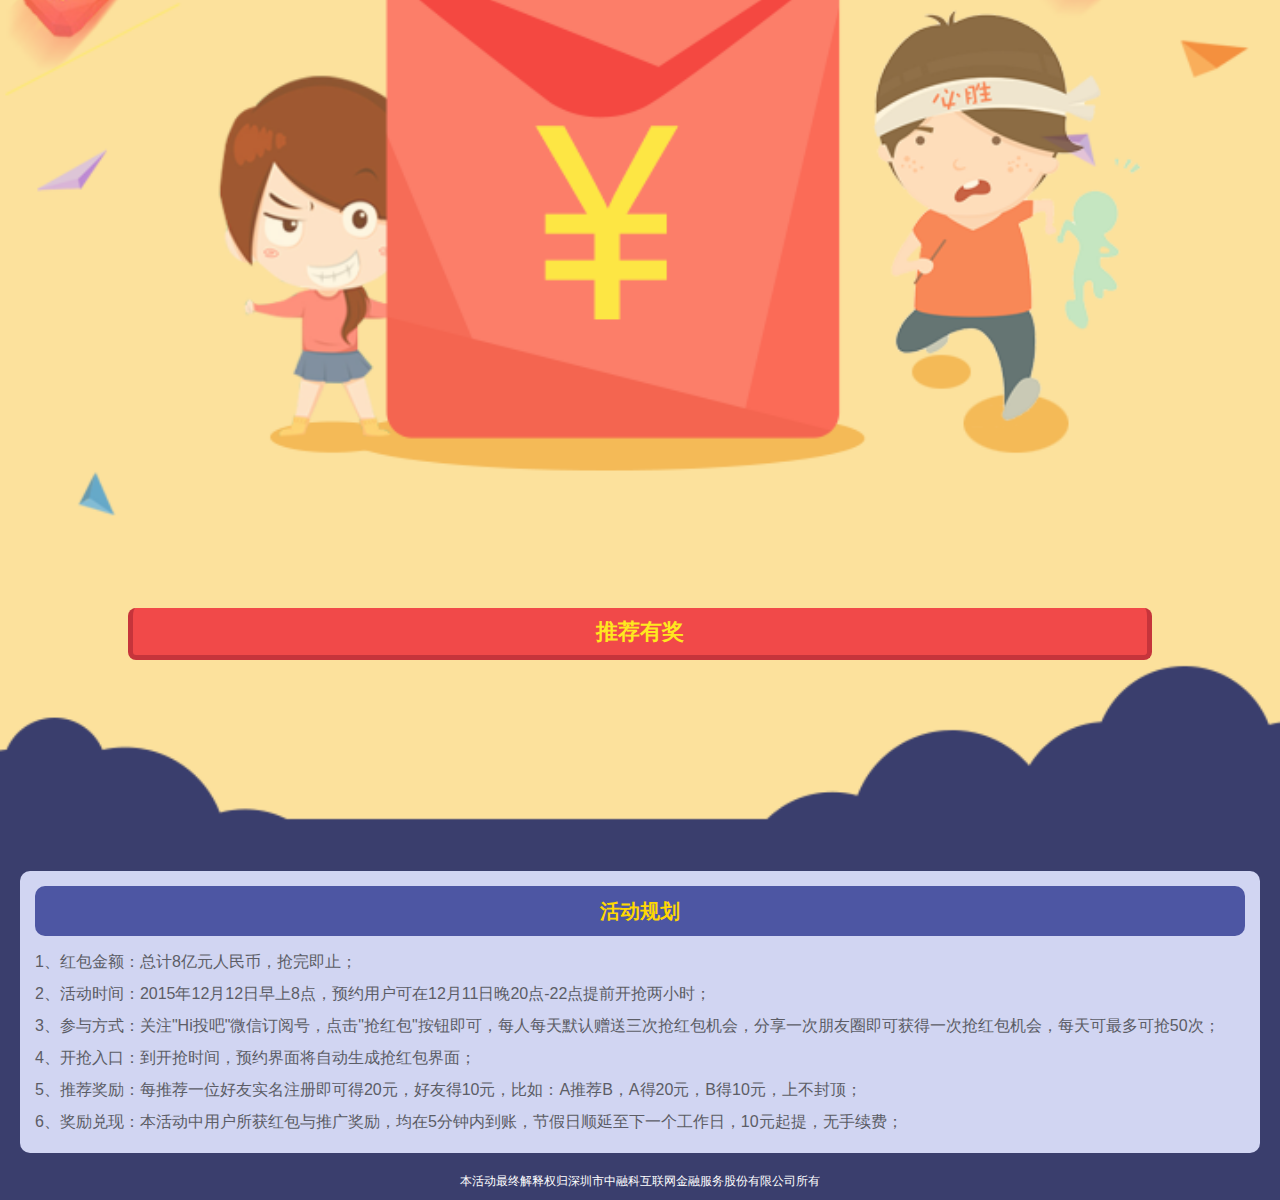
==== commit cc6244e2: "1111" ====
--- a/index.html
+++ b/index.html
@@ -14,7 +14,7 @@
 </head>
 
 <body>
-<!--
+
 <div class="pop_bg">
 	<div class="pop_bigweb">
     <div class="pop-bitext">
@@ -30,7 +30,7 @@
     
     </div>
 </div>
-
+<!--
 <div class="yx-big">
 	<div><img src="images/markettop1.png" alt="" width="100%"></div>
 <div class="market-day">
--- a/css/wapstyle.css
+++ b/css/wapstyle.css
@@ -8,7 +8,7 @@
 .rec-btn{ position:absolute; left:10%; bottom:14%; background:#f14949; color:#fee81f; border:5px solid #c6343b;border-top:0px;}
 .rec-big{ position:relative;}
 .market-intro{ margin:20px; background:#fff8ce; border-radius:10px;color:#724614; padding:15px; line-height:22px; font-size:16px;}
-.market-intro h2{ text-align:center; background:#ffca00; font-size:20px;  margin:0 auto; border-radius:10px; line-height:50px; margin-bottom:10px;}
+.market-intro h2{ text-align:center; background:#ffca00; font-size:20px;  margin:0 auto; border-radius:10px; line-height:50px; margin-bottom:10px; font-weight:bold;}
 .market-intro p{ padding:5px 0;}
 .phoneimg{ width:25px; position:absolute; margin:10px 0 0 0;}
 .m-close{ width:42px; height:42px; position:absolute; right:22%; top:-15px;}
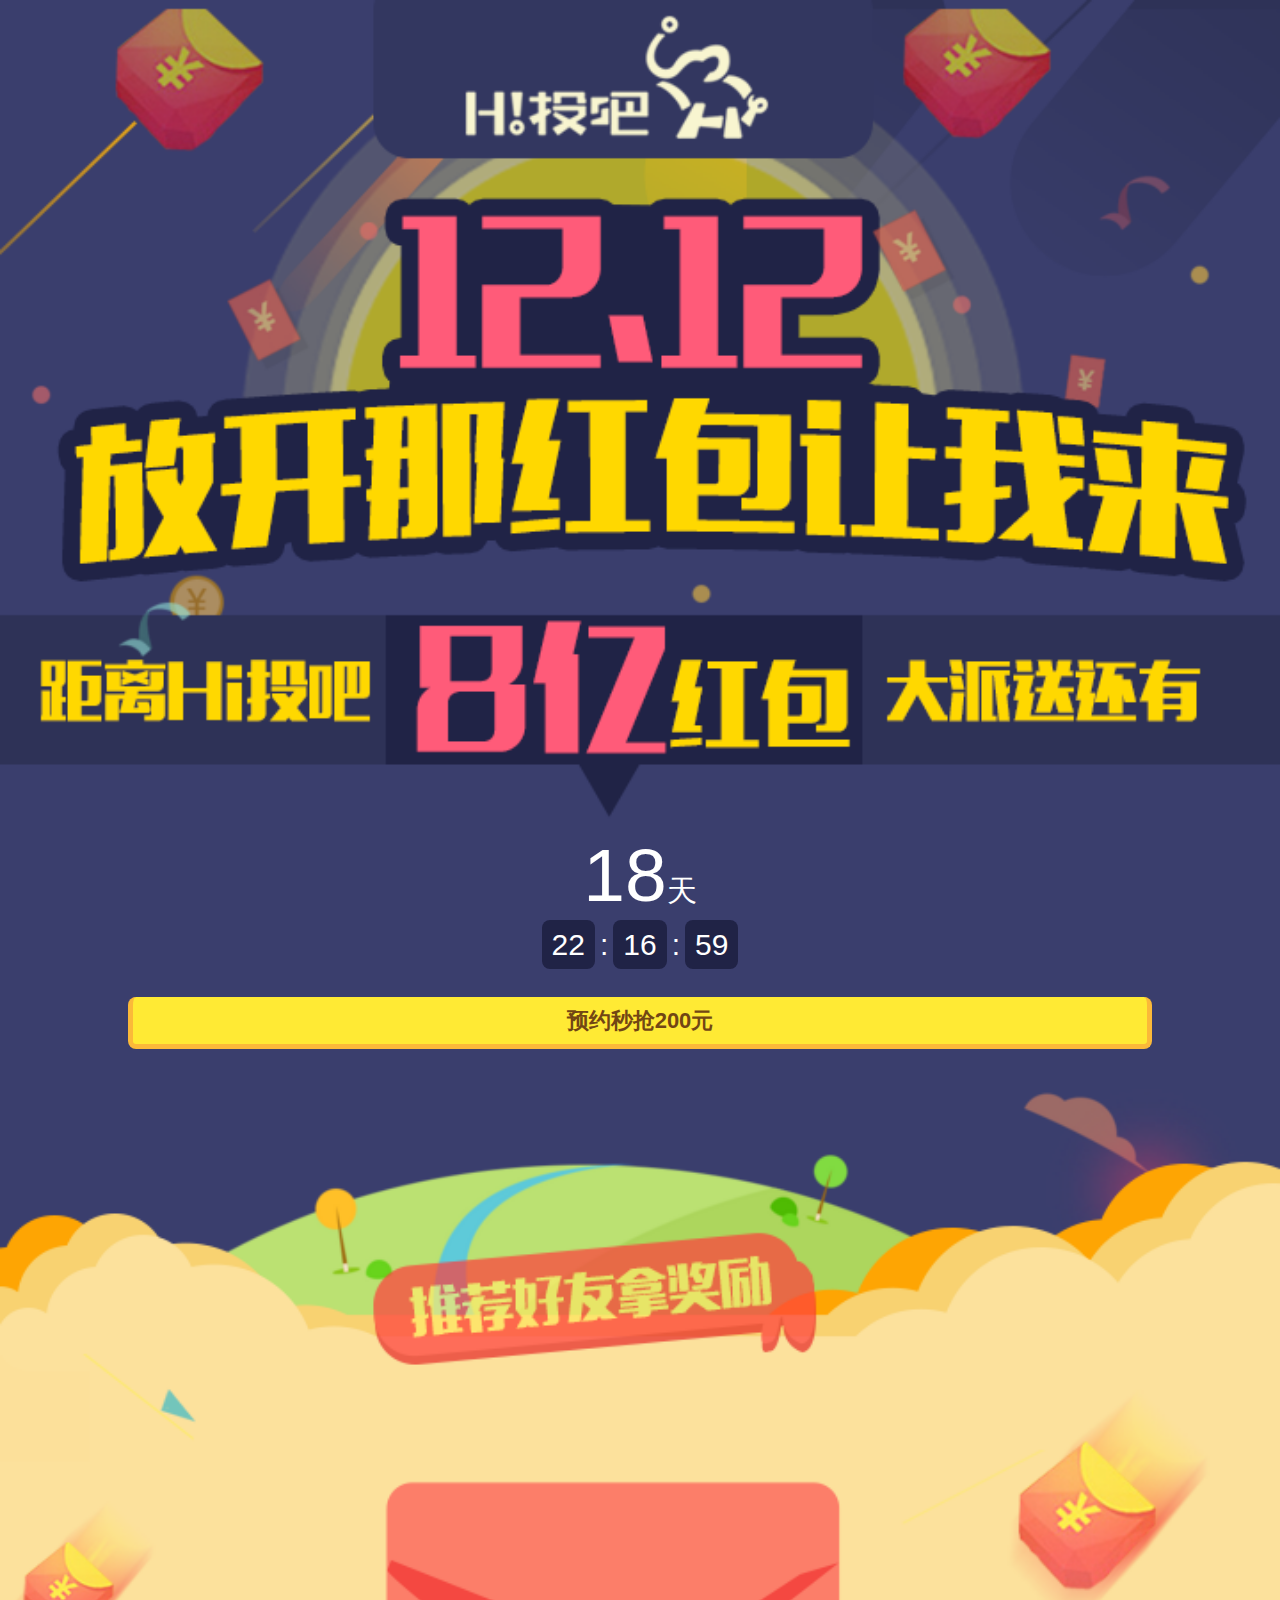
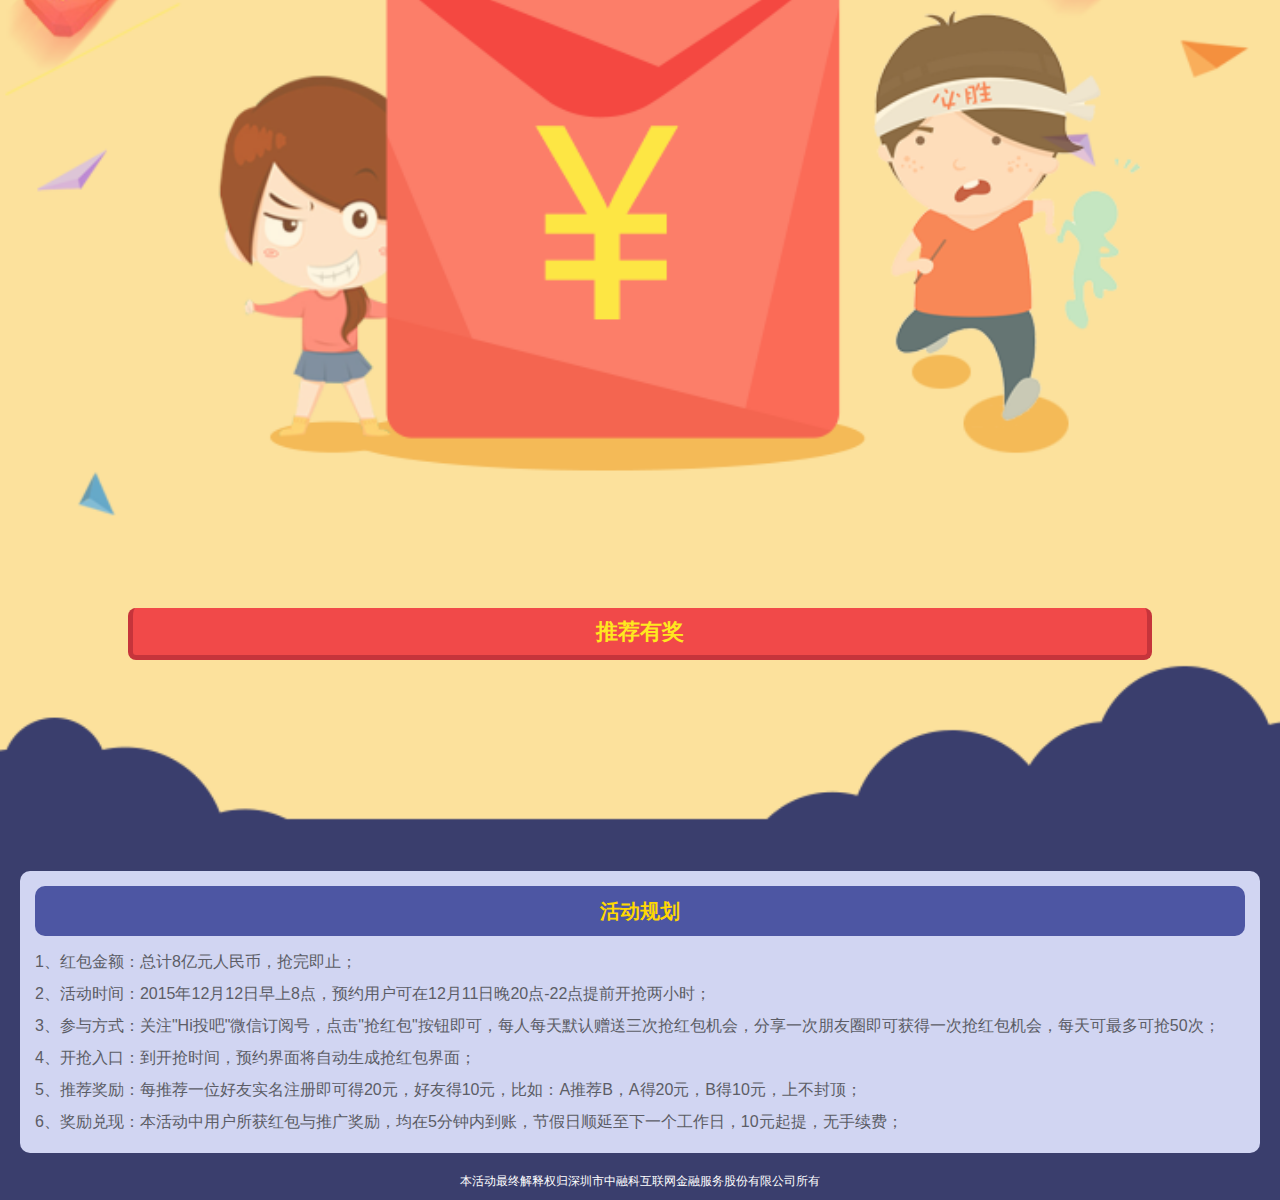
==== commit ba8bd51f: "111111" ====
--- a/index.html
+++ b/index.html
@@ -14,7 +14,7 @@
 </head>
 
 <body>
-
+<!--
 <div class="pop_bg">
 	<div class="pop_bigweb">
     <div class="pop-bitext">
@@ -27,10 +27,9 @@
     </div>
     <a href="javascript:void(0)" class="m-close"><img src="images/tmall-close.png" alt=""></a>
     <img src="images/marketips.png" alt="" width="100%">
-    
     </div>
 </div>
-<!--
+
 <div class="yx-big">
 	<div><img src="images/markettop1.png" alt="" width="100%"></div>
 <div class="market-day">
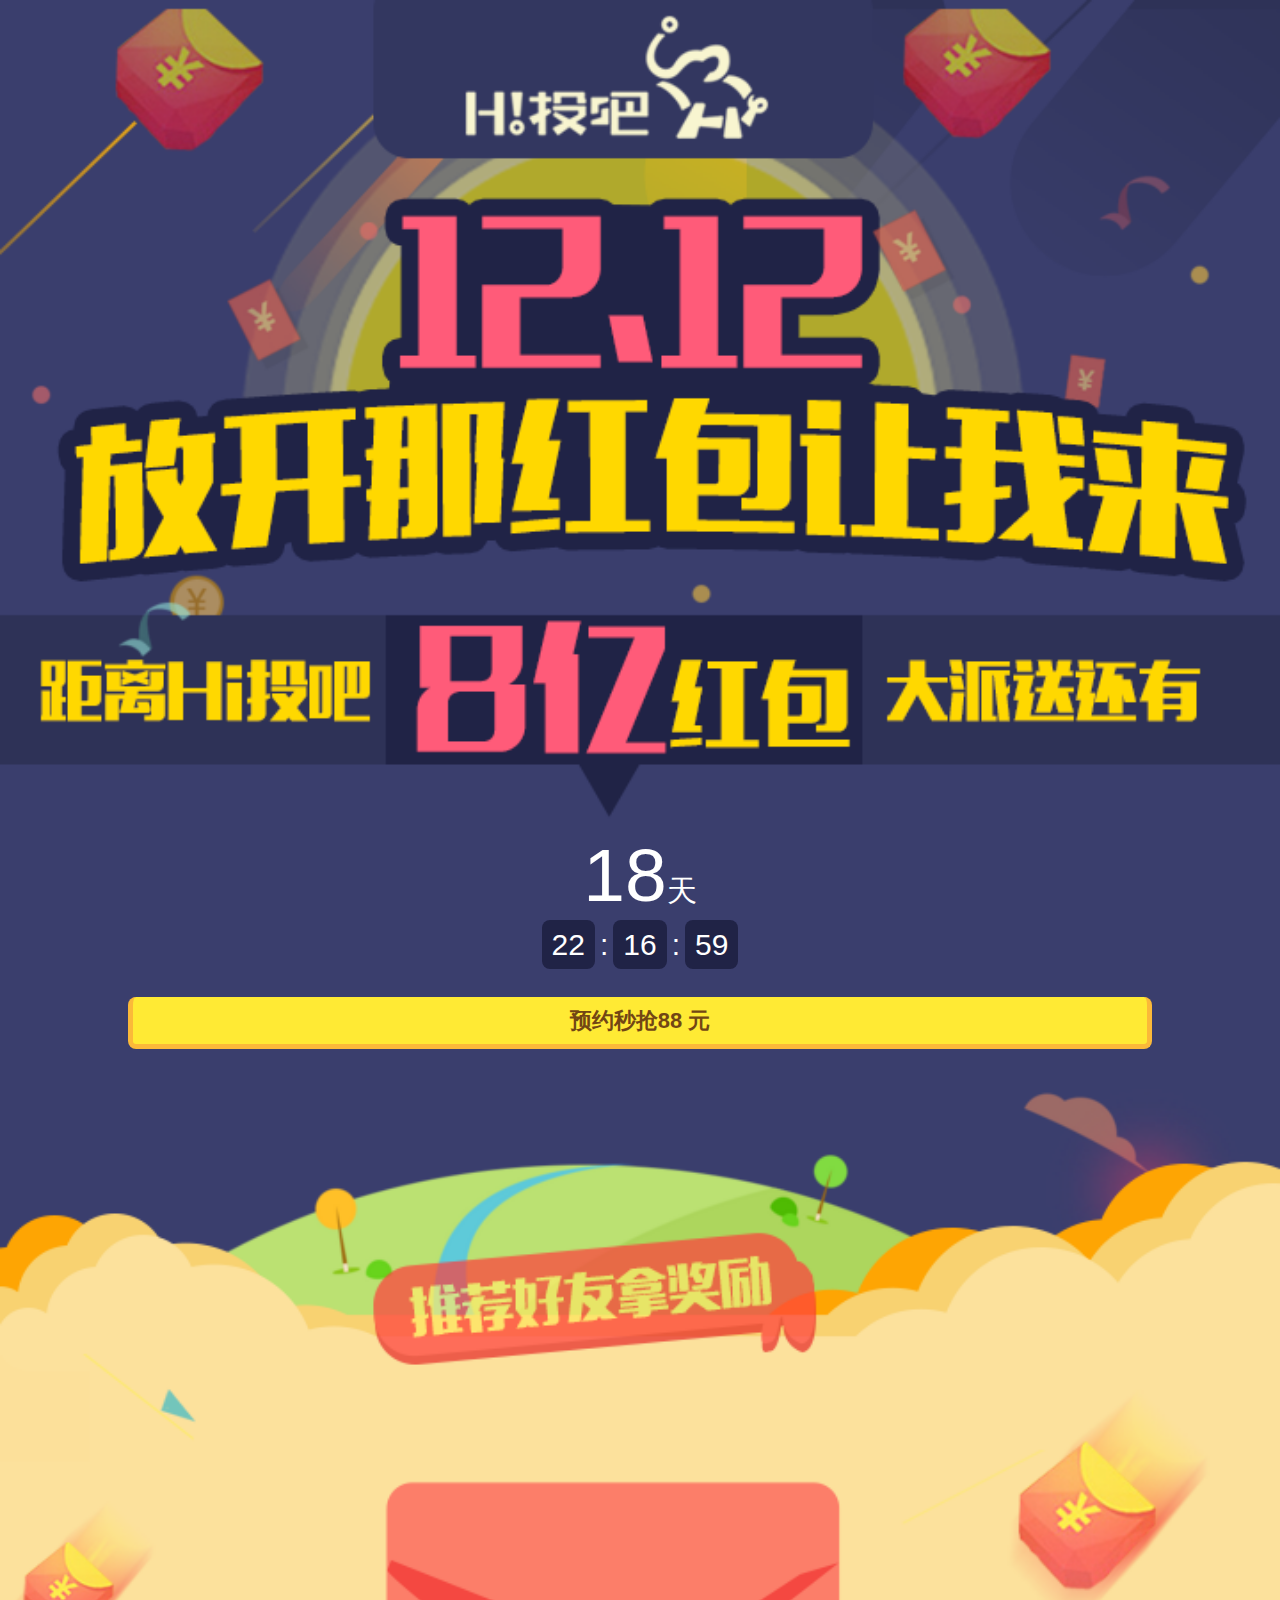
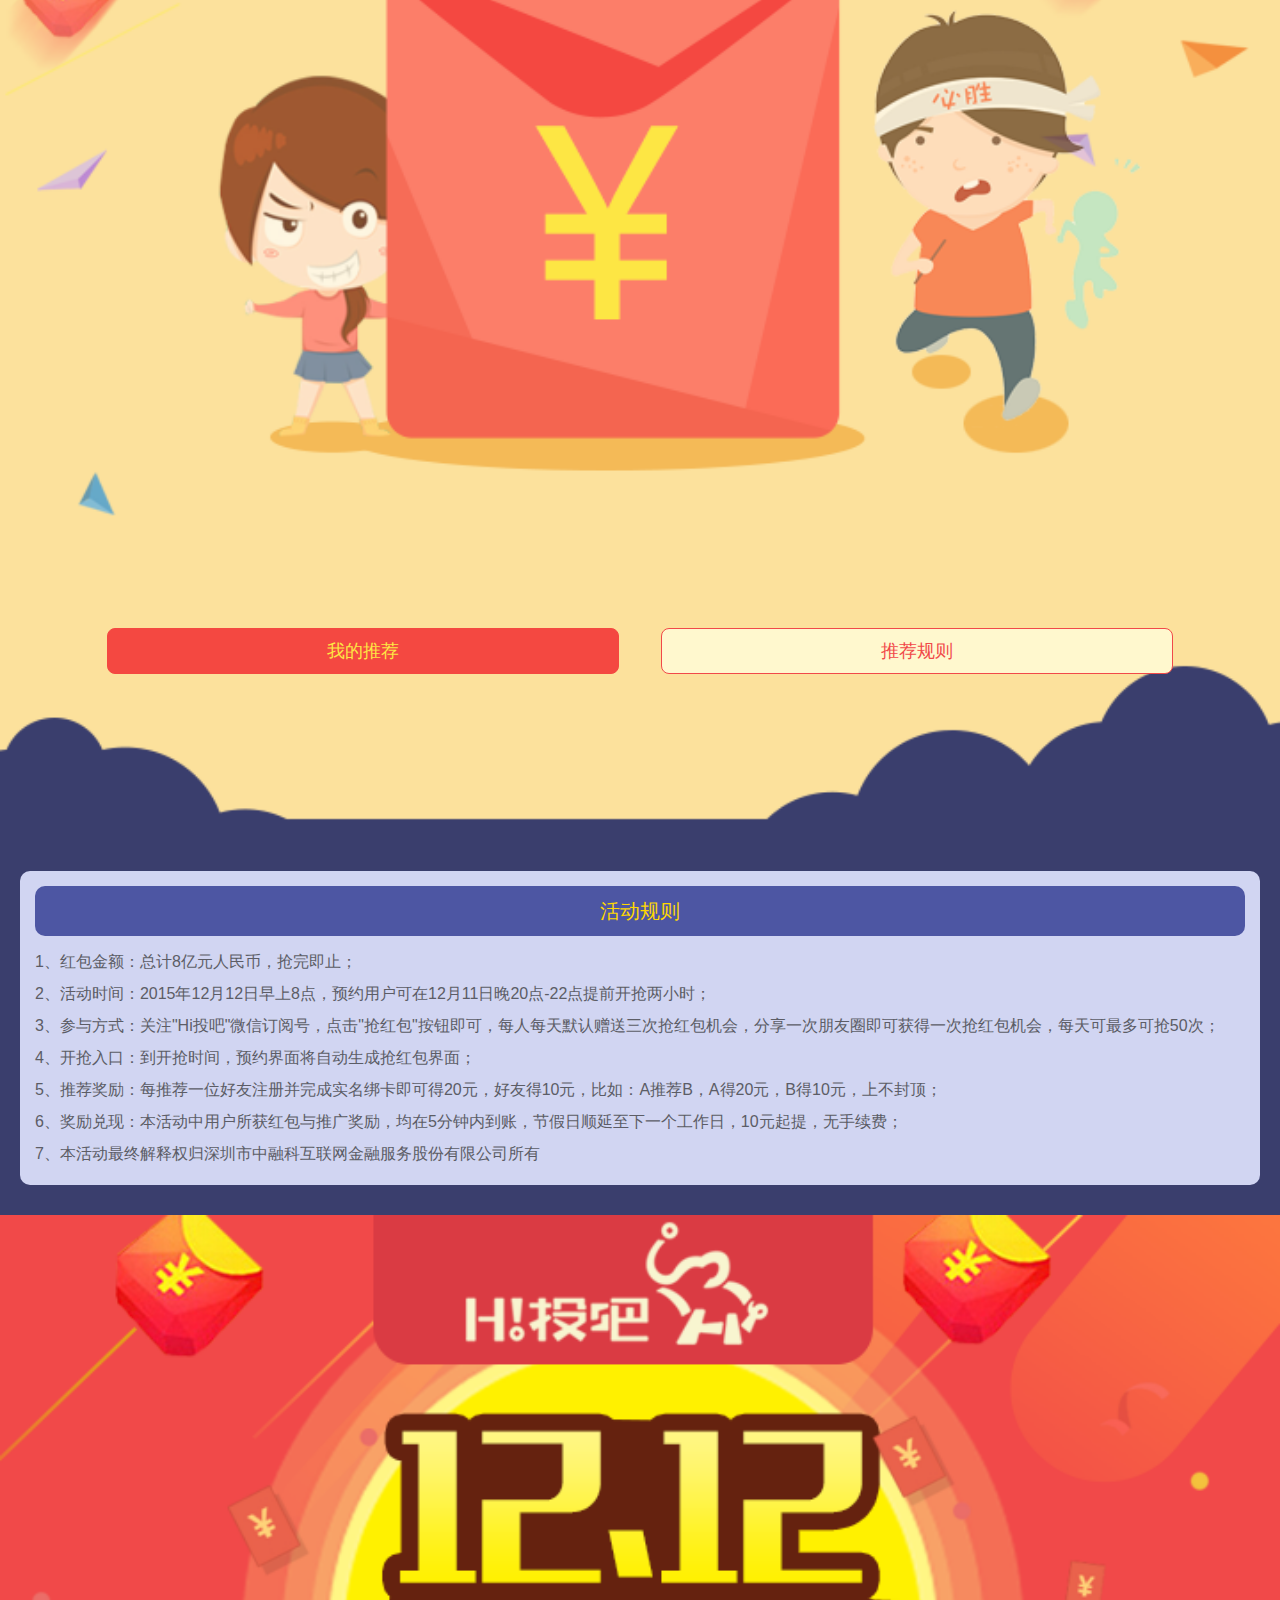
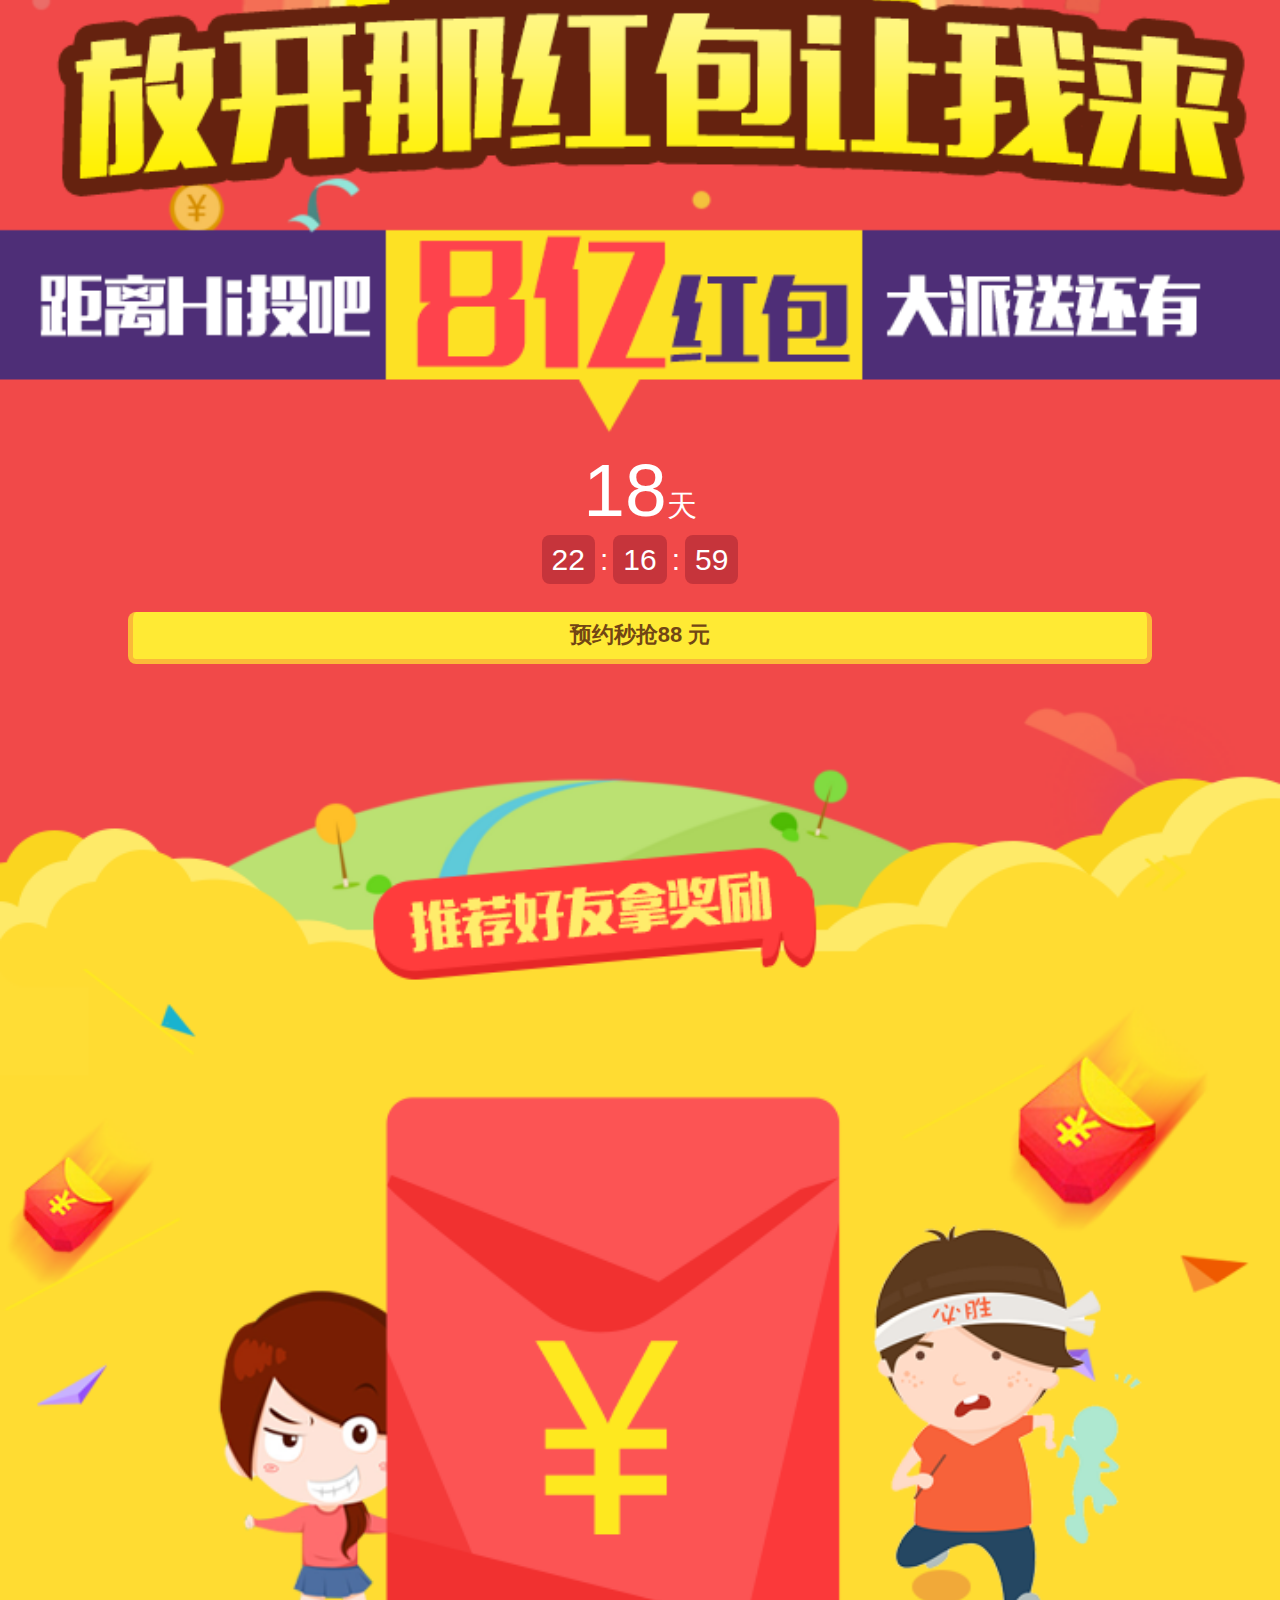
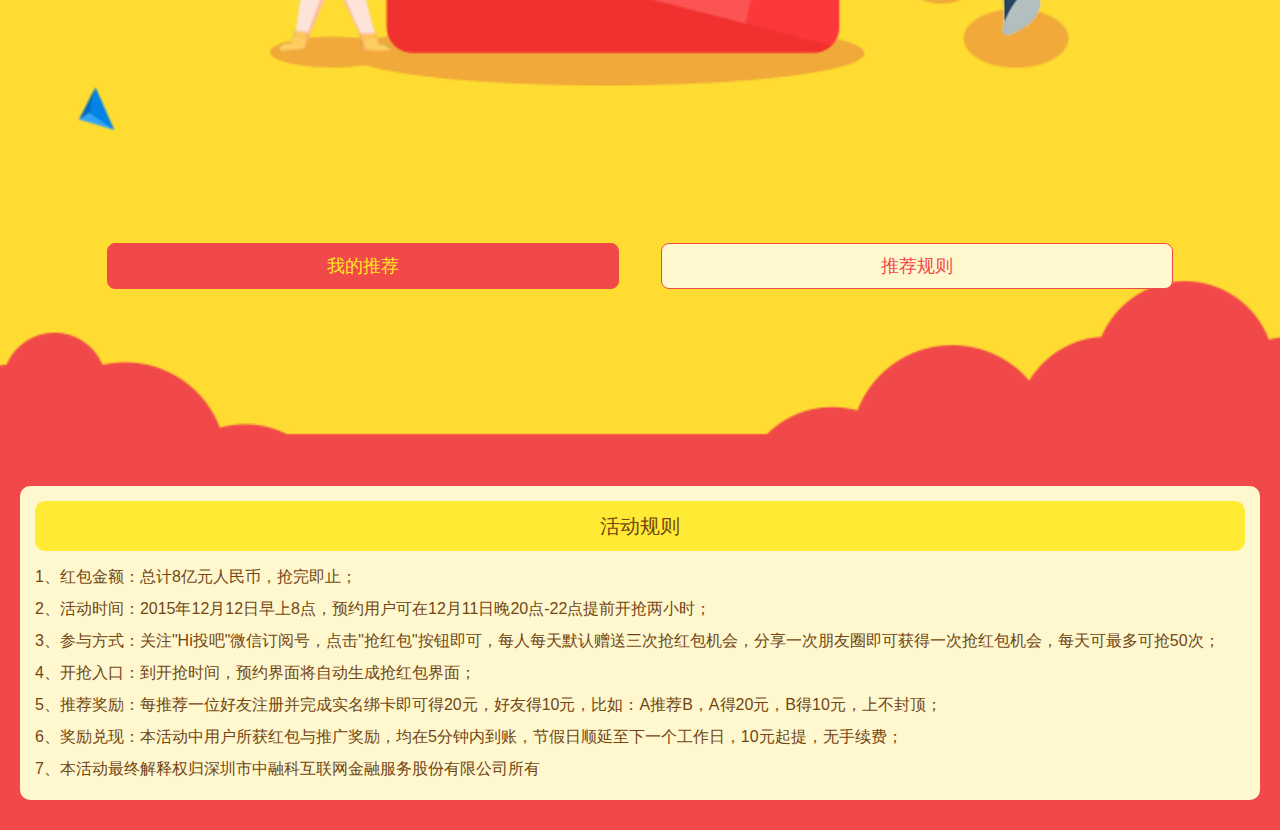
==== commit fc93c1da: "add" ====
--- a/index.html
+++ b/index.html
@@ -14,7 +14,7 @@
 </head>
 
 <body>
-<!--
+<!--弹窗预约成功
 <div class="pop_bg">
 	<div class="pop_bigweb">
     <div class="pop-bitext">
@@ -27,22 +27,27 @@
     </div>
     <a href="javascript:void(0)" class="m-close"><img src="images/tmall-close.png" alt=""></a>
     <img src="images/marketips.png" alt="" width="100%">
+    
     </div>
 </div>
+-->
 
-<div class="yx-big">
-	<div><img src="images/markettop1.png" alt="" width="100%"></div>
+<div class="yx-big night-big">
+	<div><img src="images/markettop1.png" alt="" width="100%" id="bimg1"></div>
 <div class="market-day">
     <p class="dday"><span>18</span>天</p>
     <p class="dtime"><span>22</span>:<span>16</span>:<span>59</span></p>
-    <div><button class="btn btn-yx">预约秒抢200元</button></div>
+    <div><button class="btn btn-yx">预约秒抢88 元</button></div>
     </div>
 	<div class="rec-big">
-    <button class="btn btn-yx rec-btn">推荐有奖</button>
-    <img src="images/markettop3.png" alt="" width="100%">
+    <div class="rec-btn-div">
+        <button class="btn rec-btn w_40">我的推荐</button>
+    	<button class="btn btn_border_red w_40">推荐规则</button>
+    </div>
+    <img src="images/markettop3.png" alt="" width="100%" id="bimg2">
     </div>
     <div class="market-intro">
-    	<h2>活动规划</h2>
+    	<h2>活动规则</h2>
       <p>1、红包金额：总计8亿元人民币，抢完即止；
       </p>
       <p>2、活动时间：2015年12月12日早上8点，预约用户可在12月11日晚20点-22点提前开抢两小时；
@@ -50,26 +55,29 @@
       <p>3、参与方式：关注"Hi投吧"微信订阅号，点击"抢红包"按钮即可，每人每天默认赠送三次抢红包机会，分享一次朋友圈即可获得一次抢红包机会，每天可最多可抢50次；
       </p>
       <p>4、开抢入口：到开抢时间，预约界面将自动生成抢红包界面；        </p>
-      <p>5、推荐奖励：每推荐一位好友实名注册即可得20元，好友得10元，比如：A推荐B，A得20元，B得10元，上不封顶；        </p>
+      <p>5、推荐奖励：每推荐一位好友注册并完成实名绑卡即可得20元，好友得10元，比如：A推荐B，A得20元，B得10元，上不封顶；        </p>
       <p>6、奖励兑现：本活动中用户所获红包与推广奖励，均在5分钟内到账，节假日顺延至下一个工作日，10元起提，无手续费；        </p>
-      <p>本活动最终解释权归深圳市中融科互联网金融服务股份有限公司所有 </p>
+      <p>7、本活动最终解释权归深圳市中融科互联网金融服务股份有限公司所有</p>
     </div>
     </div>
-    -->
+    
     <!--夜间模式-->
-    <div class="night-big">
-	<div><img src="images/night-markettop1.png" alt="" width="100%"></div>
+<div class="yx-big">
+	<div><img src="images/markettop1.png" alt="" width="100%" id="bimg1"></div>
 <div class="market-day">
     <p class="dday"><span>18</span>天</p>
     <p class="dtime"><span>22</span>:<span>16</span>:<span>59</span></p>
-    <div><button class="btn btn-yx">预约秒抢200元</button></div>
+    <div><button class="btn btn-yx">预约秒抢88 元</button></div>
     </div>
 	<div class="rec-big">
-    <button class="btn btn-yx rec-btn">推荐有奖</button>
-    <img src="images/night-markettop3.png" alt="" width="100%">
+    <div class="rec-btn-div">
+        <button class="btn rec-btn w_40">我的推荐</button>
+    	<button class="btn btn_border_red w_40">推荐规则</button>
+    </div>
+    <img src="images/markettop3.png" alt="" width="100%" id="bimg2">
     </div>
     <div class="market-intro">
-    	<h2>活动规划</h2>
+    	<h2>活动规则</h2>
       <p>1、红包金额：总计8亿元人民币，抢完即止；
       </p>
       <p>2、活动时间：2015年12月12日早上8点，预约用户可在12月11日晚20点-22点提前开抢两小时；
@@ -77,12 +85,18 @@
       <p>3、参与方式：关注"Hi投吧"微信订阅号，点击"抢红包"按钮即可，每人每天默认赠送三次抢红包机会，分享一次朋友圈即可获得一次抢红包机会，每天可最多可抢50次；
       </p>
       <p>4、开抢入口：到开抢时间，预约界面将自动生成抢红包界面；        </p>
-      <p>5、推荐奖励：每推荐一位好友实名注册即可得20元，好友得10元，比如：A推荐B，A得20元，B得10元，上不封顶；        </p>
+      <p>5、推荐奖励：每推荐一位好友注册并完成实名绑卡即可得20元，好友得10元，比如：A推荐B，A得20元，B得10元，上不封顶；        </p>
       <p>6、奖励兑现：本活动中用户所获红包与推广奖励，均在5分钟内到账，节假日顺延至下一个工作日，10元起提，无手续费；        </p>
-      
+      <p>7、本活动最终解释权归深圳市中融科互联网金融服务股份有限公司所有</p>
     </div>
-    <div class="fc_f tc pb_10 fs_12">本活动最终解释权归深圳市中融科互联网金融服务股份有限公司所有 </div>
     </div>
+<script src="js/jquery-1.11.0.min.js" type="text/javascript"></script>
+<script type="text/javascript">
+	$(function(){
+		$(".night-big img:first").attr("src","images/night-markettop1.png");
+		$(".night-big img:last").attr("src","images/night-markettop3.png");
+		})
+</script>
 
     
 </body>
--- a/css/wapcommon.css
+++ b/css/wapcommon.css
@@ -120,7 +120,9 @@
 .pds2{padding:1.5rem;}
 .plr_15{padding-left:1.5rem; padding-right:1.5rem;}
 .pl_15{padding-left:1.5rem;}
+.pl_20{padding-left:2.5rem;}
 .pl_80{padding-left:8rem;}
+.pl_90{padding-left:9rem;}
 .pr_15{padding-right:1.5rem;}
 .pr_30{padding-right:1.5rem;}
 .pr_40{padding-right:4rem;}
@@ -161,6 +163,7 @@
 .w_10{width:100%; box-sizing:border-box;}
 .w_5{width:50%; box-sizing:border-box;}
 .w_45{width:45%; box-sizing:border-box;}
+.w_40{width:40%; box-sizing:border-box;}
 /*首航缩进*/
 .text_ind{text-indent:2em;}
 /*行高*/
@@ -196,7 +199,7 @@
 
 .ico_zr,
 .ico_zhe{width:1.6rem; height:1.6rem; line-height:1.6rem; text-align:center;margin-bottom: 0.3rem; color:#fff; font-size:1.2rem;}/*转让标用*/
-.wen{width:2rem; height:2rem; line-height:2rem; border-radius:50%; border:.2rem solid #0697da; color:#0697da; text-align:center; font-size:1.6rem; font-family:Arial; font-weight:700;}/*？*/
+.wen{width:2rem; height:2rem; line-height:2rem; border-radius:50%; border:.2rem solid #0697da; color:#0697da; text-align:center; font-size:1.6rem; font-family:Arial; font-weight:700;}/**/
 .ico_zhe{ background:#f60;}
 .ico_zr{ background:#0697da;}
 
@@ -260,6 +263,8 @@
 a.btn{display:inline-block; vertical-align:middle;height:4.4rem; line-height:4.4rem; text-align:center; font-size:1.8rem; border-radius:.8rem; text-decoration:none;}
 
 .btn_orange{background:#ff7f00; color:#fff;}
+.btn_purple{ background:#fc765e; color:#fff;}
+.btn_border_purple{ border:1px solid #fc765e; color:#fc765e; background:#fff;}
 .btn_blue{background:#009fe2; color:#fff;}
 .btn_red{background:#f14949; color:#fff;}
 .btn_gray2{background:#e5e5e5; color:#999;}
@@ -275,7 +280,7 @@
 .btn_border_blue:active{opacity:0.7; filter: alpha(opacity=70); color:#0697da;}
 .btn_gray_none{background-color:rgba(255,255,255,0);color:#999;}
 .btn_border_orange{border:.1rem solid #f60;color:#f60; background:#FFF;}
-.btn_border_red{border:.1rem solid #ff4444;color:#ff4444;}
+.btn_border_red{border:.1rem solid #f14949;color:#f14949; background:#fff8ce;}
 .btn_orange:active,
 .btn_blue:active,
 .btn_red:active,
@@ -357,10 +362,10 @@
 
 
 /*input注册框模块*/
-.main_input{background-color:#fff;width:100%;height:4.4rem;line-height:4.2rem;position:relative;}
+.main_input{background-color:#fff;width:100%;height:5.4rem;line-height:5.2rem;position:relative;}
 .main_input .margin_lr{position:relative;overflow: hidden;}
-.main_input .hl{width: 8rem;position: absolute;display: block;top: 0;line-height: 4.4rem;left: 0;z-index: 999;}
-.main_input .input_box{width:100%;position:relative;line-height:4.2rem;}
+.main_input .hl{width: 8rem;position: absolute;display: block;top: 0;line-height: 5.4rem;left: 0;z-index: 999;}
+.main_input .input_box{width:100%;position:relative;line-height:5.4rem;}
 /*.main_input .input_box input{width:100%;height:2.2rem;line-height:2.2rem;font-size:1.6rem;padding:1rem 0;border:0; background:none;color:#333;text-indent:8rem;}*/
 .main_input .input_box input{width:100%;font-size:1.6rem; line-height:normal;padding:1rem 0;border:0; background:none;color:#333;padding-left:4rem; box-sizing:border-box;}
 
@@ -385,7 +390,7 @@
 .footer_all .foot_top a:active{color:#0697da;}
 
 /*弹出层*/
-.pop_bg{width:100%;height:100%;background-color:rgba(0,0,0,0.8);display:block;position:fixed;top:0;left:0;z-index:999;}
+.pop_bg{width:100%;height:100%;background-color:rgba(0,0,0,0.8);display:block;position:fixed;top:0;left:0;z-index:9999;}
 .pop_bigweb{position:fixed;left:50%;top:10%;margin-left:-150px; width:300px; height:331px;}
 .pop-bitext{ position:absolute; margin-top:122px; margin-left:47px; margin-right:85px; text-align:center; color:#fff; font-size:15px;}
 .pop-bitext p{ padding:2px 0;}
@@ -428,7 +433,7 @@
 .in_bg{background:#0697da}
 .checkbox_in input{border:none; background:none; display:none;}
 /*跳转选择页面*/
-.li_sele a{display:block; height:4rem; line-height:4rem; text-decoration:none; color:#666; border-bottom:.1rem solid #e1e1e1; margin-left:1.5rem;}
+.li_sele a{display:block; height:4.2rem; line-height:4.2rem; background:#fff; text-decoration:none; color:#666; border-bottom:.1rem solid #e1e1e1; padding-left:1.5rem;}
 .li_sele a:active{color:#999;}
 .li_sele a:list-child{border-bottom:none;}
 /*404*/
--- a/css/wapstyle.css
+++ b/css/wapstyle.css
@@ -5,15 +5,16 @@
 .dtime span{ background:#c6343b; border-radius:.8rem; padding:8px 10px; margin:0 5px;}
 .btn-yx{ background:#ffea34; border:5px solid #fbb939; color:#724614; border-top:0px; width:80%; font-weight:bold;height:5.2rem;font-size:2.2rem;}
 .market-intro{ color:#f7e79e;}
-.rec-btn{ position:absolute; left:10%; bottom:14%; background:#f14949; color:#fee81f; border:5px solid #c6343b;border-top:0px;}
+.rec-btn{ background:#f14949; color:#fee81f; border:1px solid #f14949; margin-right:3%;}
 .rec-big{ position:relative;}
+.rec-btn-div{ position:absolute; width:100%; bottom:13%; text-align:center; }
 .market-intro{ margin:20px; background:#fff8ce; border-radius:10px;color:#724614; padding:15px; line-height:22px; font-size:16px;}
-.market-intro h2{ text-align:center; background:#ffca00; font-size:20px;  margin:0 auto; border-radius:10px; line-height:50px; margin-bottom:10px; font-weight:bold;}
+.market-intro h2{ text-align:center; background:#ffea34; font-size:20px;  margin:0 auto; border-radius:10px; line-height:50px; margin-bottom:10px;}
 .market-intro p{ padding:5px 0;}
-.phoneimg{ width:25px; position:absolute; margin:10px 0 0 0;}
+.phoneimg{ width:25px; position:absolute; margin:15px 0 0 0;}
 .m-close{ width:42px; height:42px; position:absolute; right:22%; top:-15px;}
 .m-close img{ width:100%;}
-.rec-num{ text-align:center; position:absolute; width:100%; bottom:15%; color:#e41233; font-size:18px; text-shadow:1px 1px 1px #fff;}
+.rec-num{ text-align:center; position:absolute; width:100%; margin-top:138px; color:#e41233; font-size:18px; text-shadow:1px 1px 1px #fff;}
 .rec-num b{ font-size:32px;}
 .t-money{ padding:10px 0;}
 .rlist{ background:#e83d3b; margin-top:10px; padding:20px;}
@@ -24,11 +25,51 @@
 .rlist h2{text-align:center; background:rgba(0,0,0,0.2); font-size:18px;  margin:0 auto; border-radius:5px; line-height:45px; margin-bottom:10px; color:#f4e430;}
 .rtable{ background:#f84442; padding-bottom:10px;}
 .bg-red{ background:rgba(0,0,0,0.2); border-radius:10px;}
-.name-wrap .main_input .input_box input{padding-left:6rem; }
+.name-wrap .main_input .input_box input{padding-left:9rem; }
+.cardlist a{ display:block; border-bottom:1px solid #e6e6e6; padding:5px 10px; position:relative;}
+.cardlist a img{ width:42px; margin-right:10px;}
+.pop_bank{ width:100%;left:0;top:10%;background-color:#fff;z-index:1001; display:none;}
+.arrow-right{ position:absolute; right:20px; margin-top:20px;}
+.name-wrap .main_input .hl{width: 10rem;}
+.bank-box{padding-left:9rem; box-sizing:border-box;
+-moz-box-sizing:border-box; 
+-webkit-box-sizing:border-box;}
+.bank-box img{ width:32px; margin-right:5px;}
+.grabredbg{ background:url(../images/redpaketbg01.jpg) no-repeat 0% 0%; background-size:100%; background-color:#ef0b29}
+.grabrebtn{width:100%; height:auto; padding:5px 0; background-color:rgba(255,255,255,0.5); position:fixed; left:0px; bottom:0px; text-align:center; z-index:1}
+.grabmask{width:100%; height:100%; background-color:rgba(0,0,0,0.6); position:fixed;z-index:2; top:0px; left:0px; display:none}
+.maskcontain{height:auto;}
+.maskcontain:after,.maskoperate:after{content:""; clear:both; display:block}
+.maskclose{position:absolute; }
+.maskoperate{position:absolute; width:80%; left:10%; height:auto;}
+.maskspan{color:#ed3958; line-height:200%;}
+
+.btn001{width:90%; background-color:#ffb400; height:45px; border-radius:35px; color:#fff; line-height:45px; vertical-align:middle; text-align:center; font-size:16px; margin:0 auto;}
+.btn002{width:90%; background-color:#ff671c; height:45px; border-radius:35px; color:#fff; line-height:45px; vertical-align:middle; text-align:center; font-size:16px; margin:0 auto;}
+
 
 /*夜间模式样式*/
-.night-big{ background:#3a3e6d;}
+.night-big{ background:#3a3e6d; padding-bottom:10px;}
 .night-big .dtime span{ background:#202346;}
 .night-big .market-intro{ background:#d1d5f2; color:#5c5d66;}
 .night-big .market-intro h2{ background:#4d56a3; color:#ffd801; }
+.night-big .rec-btn{ background:#f44841; color:#fde644; border:1px solid #f44841;}
 
+
+
+.agentbg{ background:url(../images/redpaketbg03.jpg) repeat-y 50% 0%; background-size:100%}
+.i01{ position:relative;}
+.i02{ position:relative; float:right}
+.i05{ position:relative; float:right}
+.i07{ position:relative; float:right}
+.availheight{height:60px; clear:both}
+.nominate{width:60%; height:50px; background-color:#d22d3e; border-radius:5px; margin:0 auto; text-align:center; line-height:50px; vertical-align:middle; font-size:18px; color:#FFF}
+.maskguide{ width:250px; height:250px; background:url(../images/guide.png) no-repeat 0% 0%; background-size:250px; position:fixed; z-index:30; top:0px; right:15px; display:none;}
+.maskzz{width:100%; height:100%; background-color:rgba(0,0,0,0.8); position:fixed;z-index:2; top:0px; left:0px; display:none}
+
+#pro,#city{ border:1px solid #fff; background:none; font-family:"arial,微软雅黑,sans-serif"; font-size:1.6rem; width:10.5rem; color:#666;}
+.pay_text{ text-align:center; font-size:14pt; padding-top:70px; text-shadow: -1px 0px 1px #fff;}
+
+
+
+
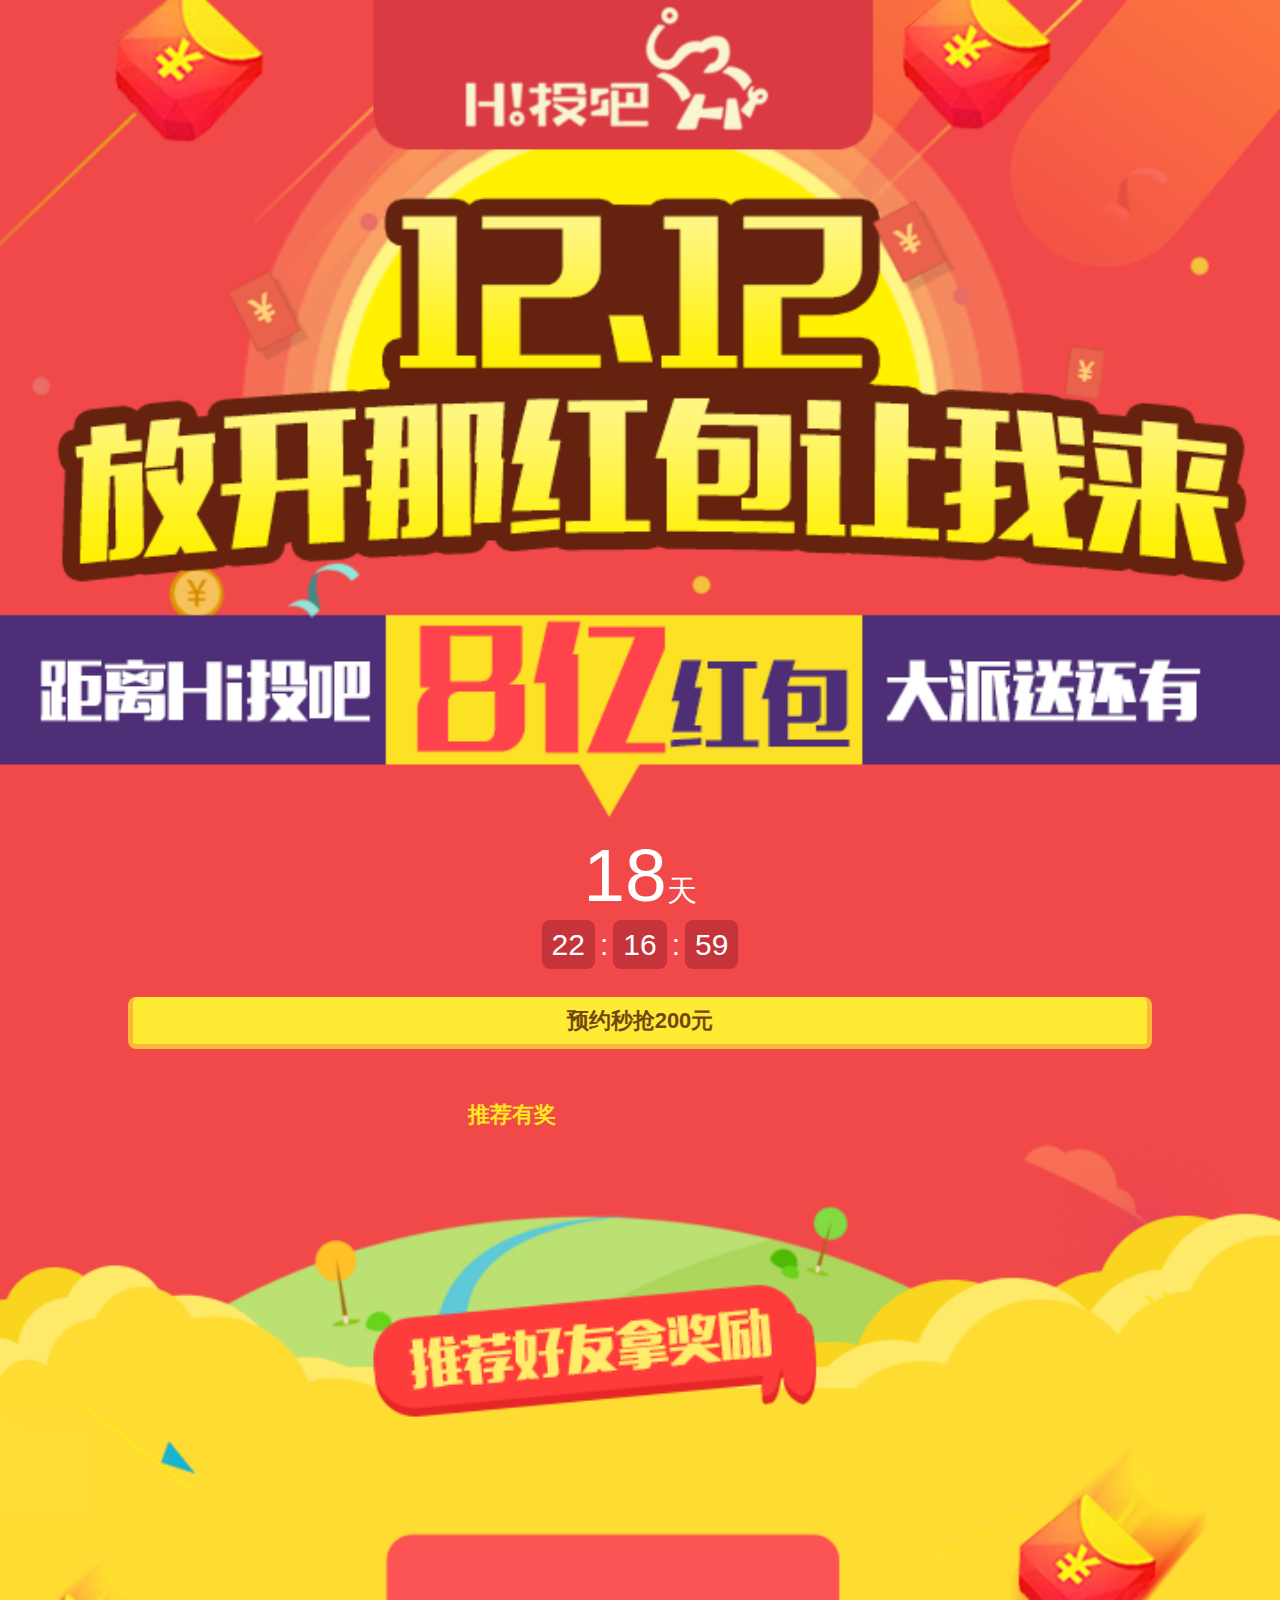
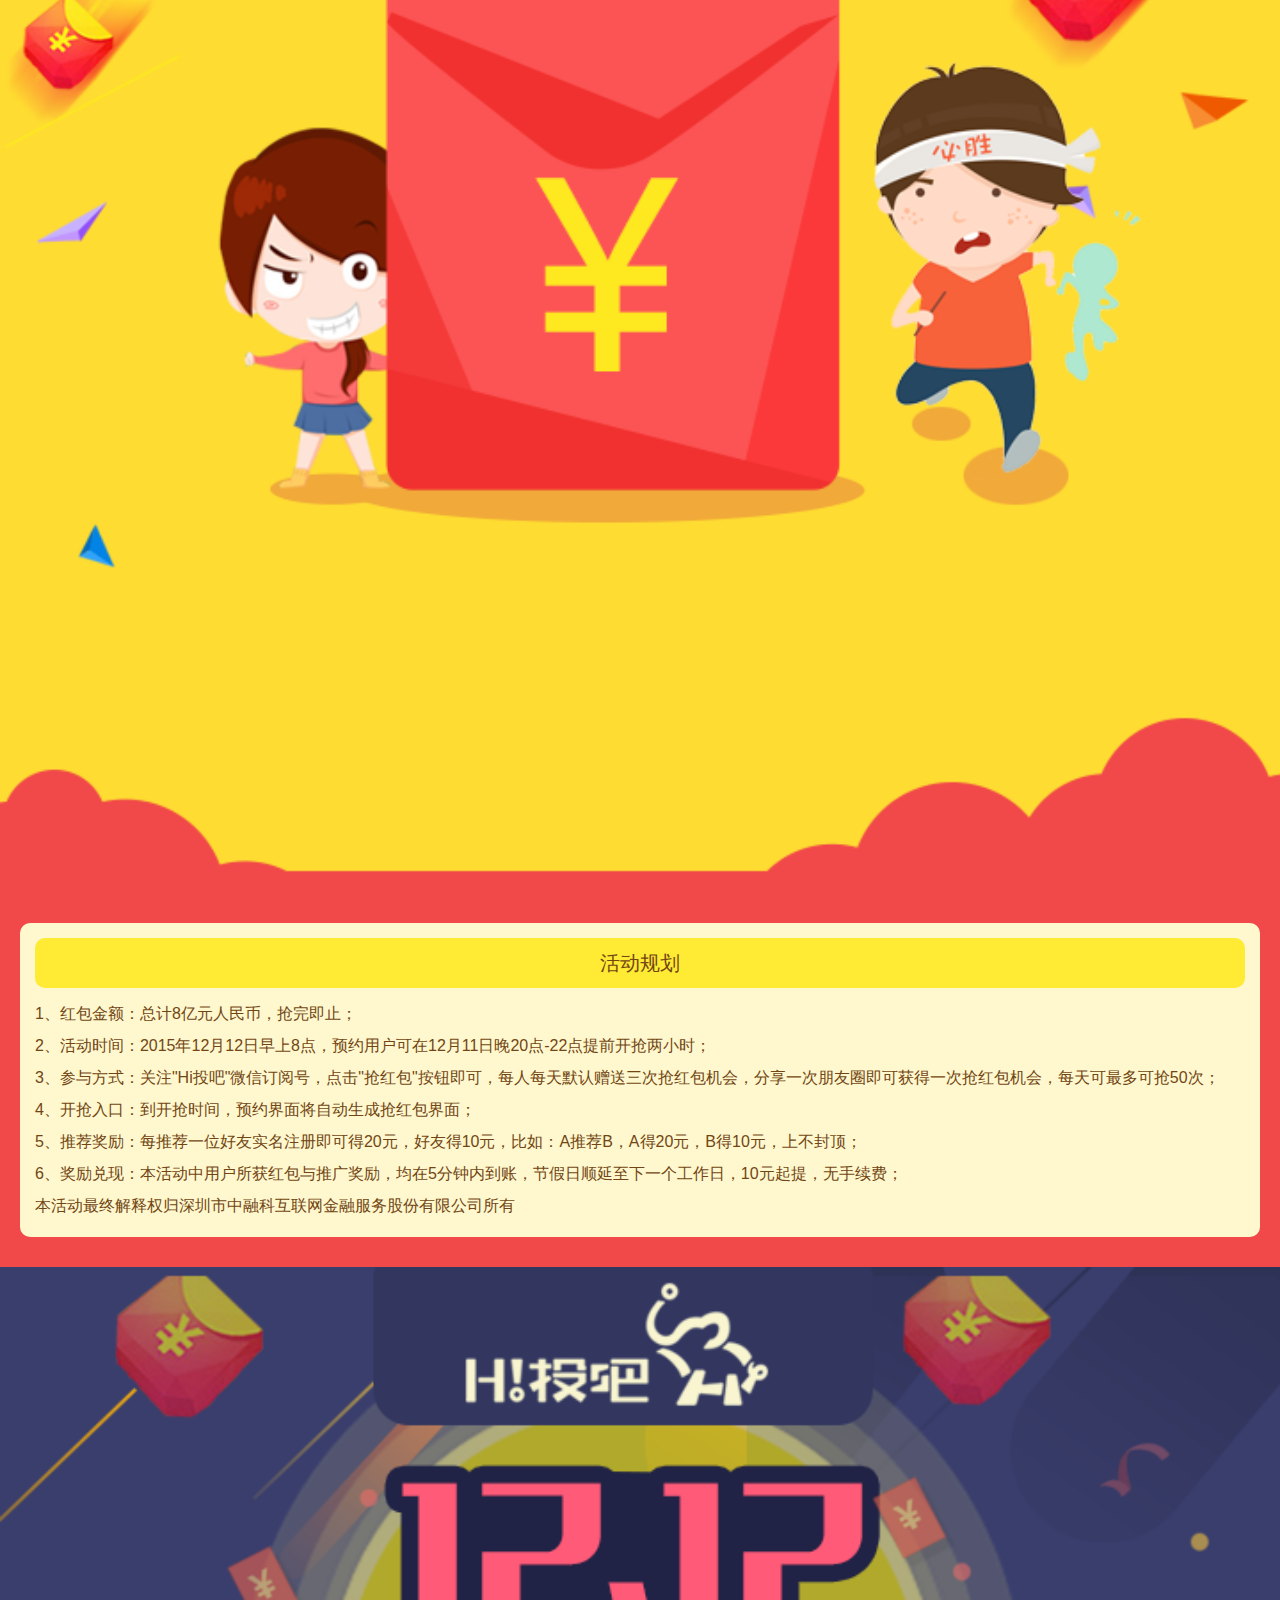
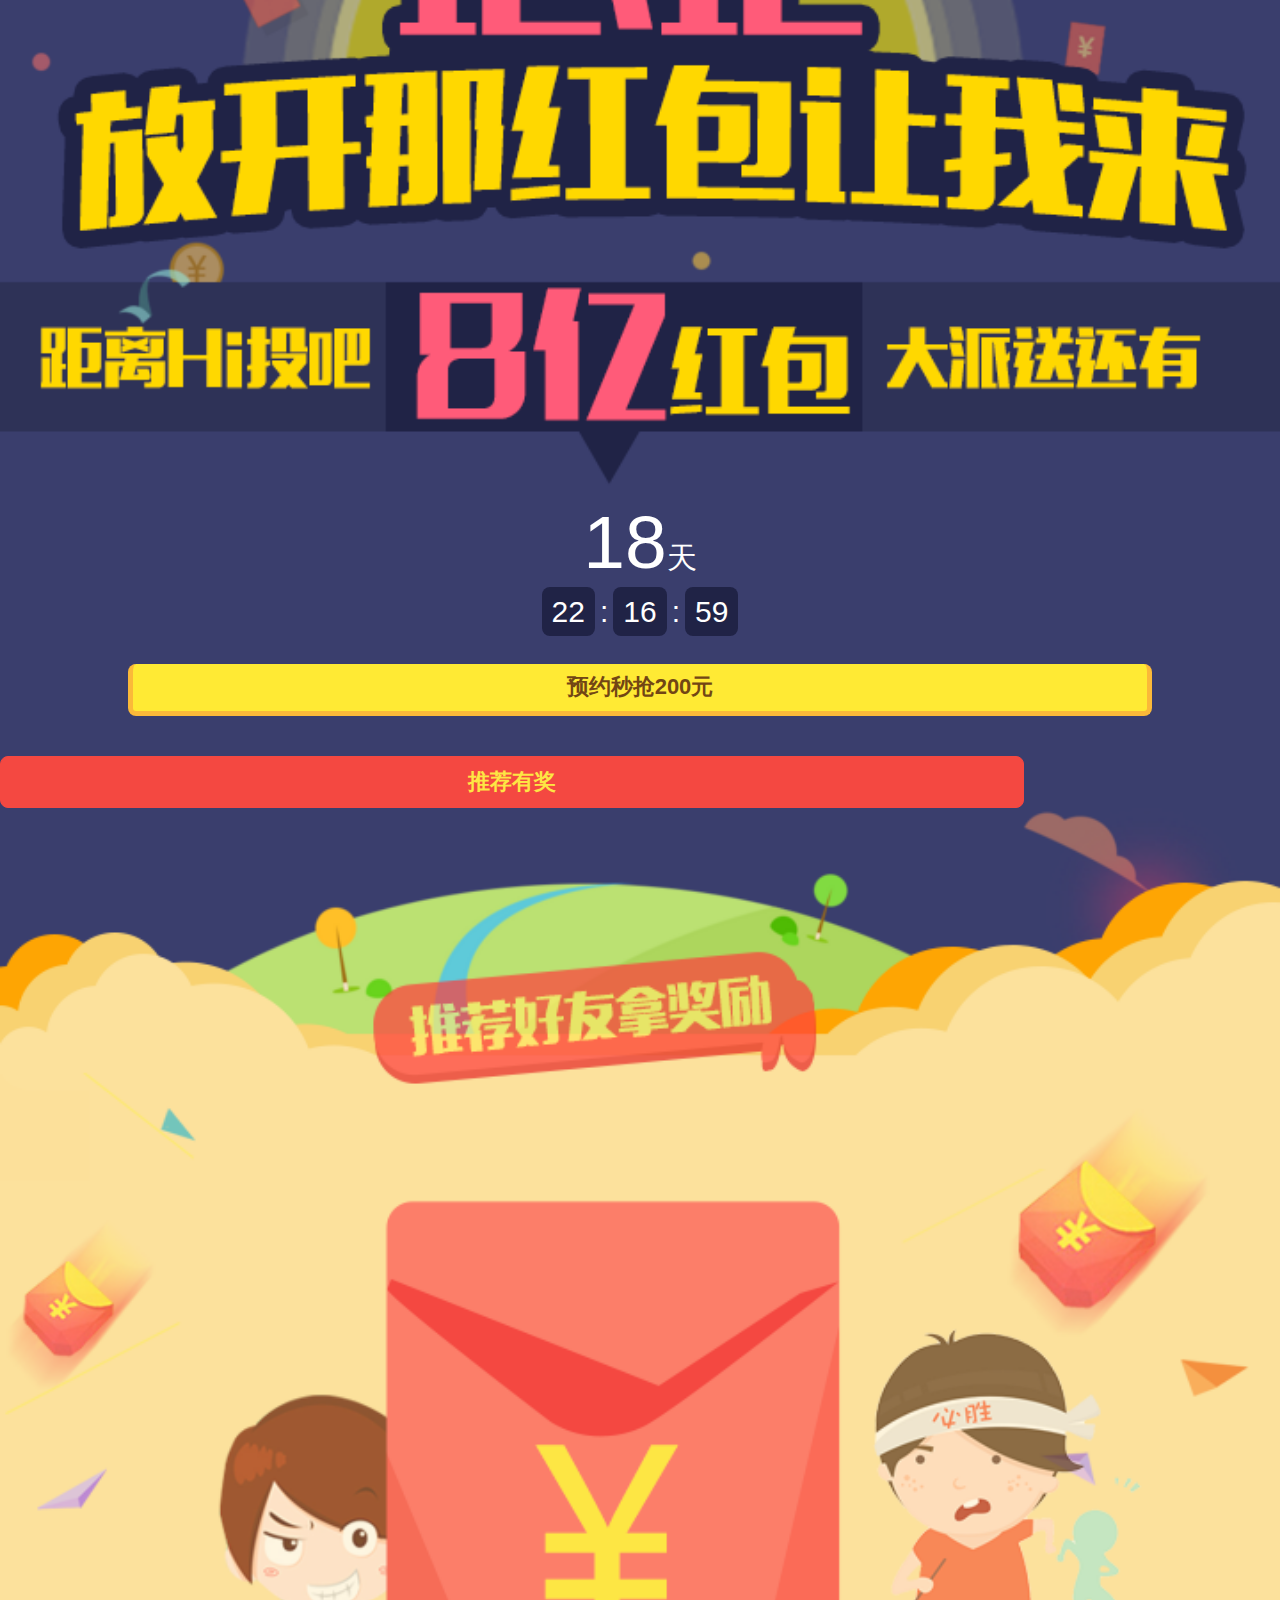
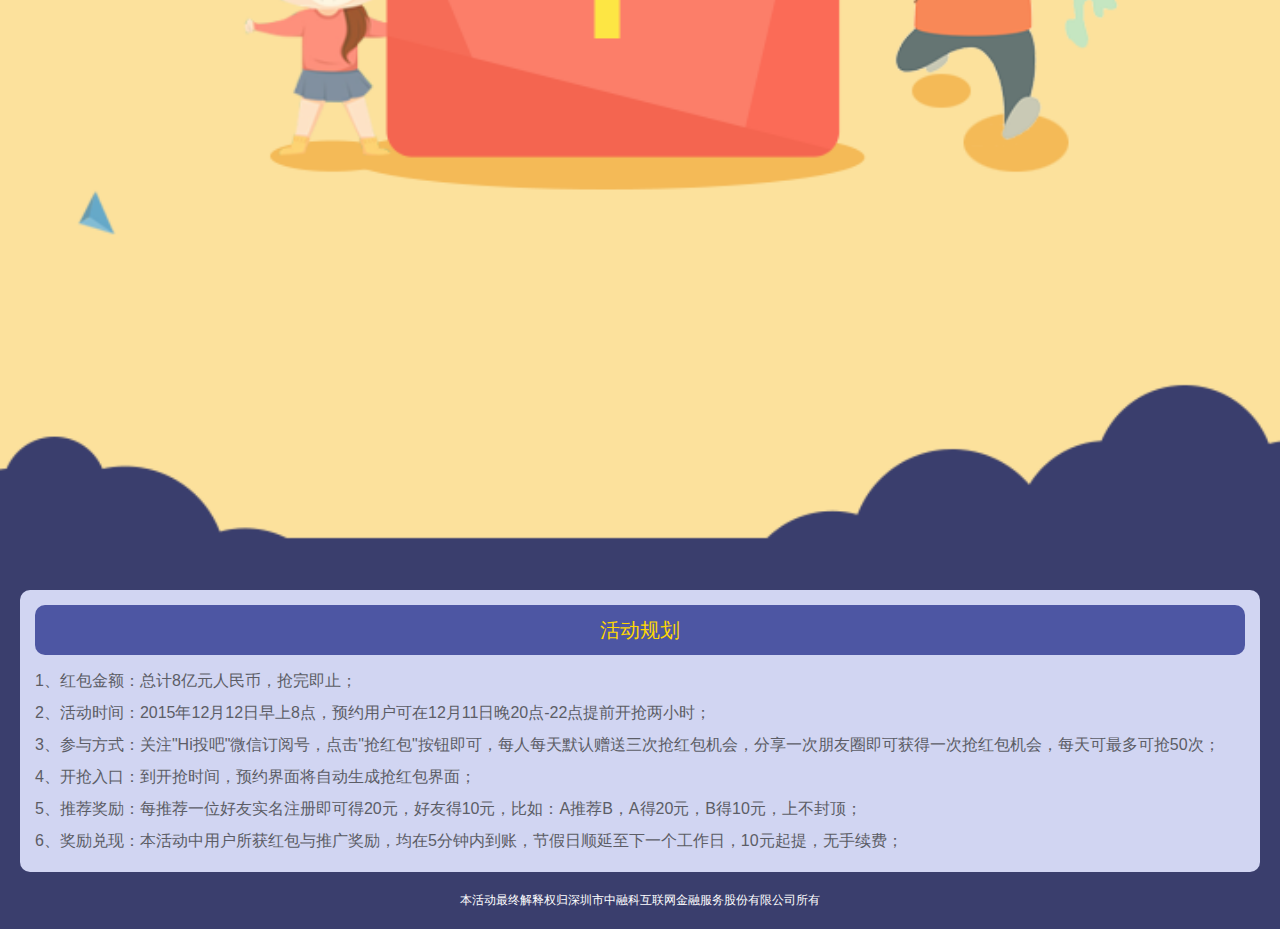
==== commit cc93f610: "1111" ====
--- a/index.html
+++ b/index.html
@@ -14,7 +14,7 @@
 </head>
 
 <body>
-<!--弹窗预约成功
+<!--
 <div class="pop_bg">
 	<div class="pop_bigweb">
     <div class="pop-bitext">
@@ -27,27 +27,22 @@
     </div>
     <a href="javascript:void(0)" class="m-close"><img src="images/tmall-close.png" alt=""></a>
     <img src="images/marketips.png" alt="" width="100%">
-    
     </div>
 </div>
 -->
-
-<div class="yx-big night-big">
-	<div><img src="images/markettop1.png" alt="" width="100%" id="bimg1"></div>
+<div class="yx-big">
+	<div><img src="images/markettop1.png" alt="" width="100%"></div>
 <div class="market-day">
     <p class="dday"><span>18</span>天</p>
     <p class="dtime"><span>22</span>:<span>16</span>:<span>59</span></p>
-    <div><button class="btn btn-yx">预约秒抢88 元</button></div>
+    <div><button class="btn btn-yx">预约秒抢200元</button></div>
     </div>
 	<div class="rec-big">
-    <div class="rec-btn-div">
-        <button class="btn rec-btn w_40">我的推荐</button>
-    	<button class="btn btn_border_red w_40">推荐规则</button>
-    </div>
-    <img src="images/markettop3.png" alt="" width="100%" id="bimg2">
+    <button class="btn btn-yx rec-btn">推荐有奖</button>
+    <img src="images/markettop3.png" alt="" width="100%">
     </div>
     <div class="market-intro">
-    	<h2>活动规则</h2>
+    	<h2>活动规划</h2>
       <p>1、红包金额：总计8亿元人民币，抢完即止；
       </p>
       <p>2、活动时间：2015年12月12日早上8点，预约用户可在12月11日晚20点-22点提前开抢两小时；
@@ -55,29 +50,26 @@
       <p>3、参与方式：关注"Hi投吧"微信订阅号，点击"抢红包"按钮即可，每人每天默认赠送三次抢红包机会，分享一次朋友圈即可获得一次抢红包机会，每天可最多可抢50次；
       </p>
       <p>4、开抢入口：到开抢时间，预约界面将自动生成抢红包界面；        </p>
-      <p>5、推荐奖励：每推荐一位好友注册并完成实名绑卡即可得20元，好友得10元，比如：A推荐B，A得20元，B得10元，上不封顶；        </p>
+      <p>5、推荐奖励：每推荐一位好友实名注册即可得20元，好友得10元，比如：A推荐B，A得20元，B得10元，上不封顶；        </p>
       <p>6、奖励兑现：本活动中用户所获红包与推广奖励，均在5分钟内到账，节假日顺延至下一个工作日，10元起提，无手续费；        </p>
-      <p>7、本活动最终解释权归深圳市中融科互联网金融服务股份有限公司所有</p>
+      <p>本活动最终解释权归深圳市中融科互联网金融服务股份有限公司所有 </p>
     </div>
     </div>
     
     <!--夜间模式-->
-<div class="yx-big">
-	<div><img src="images/markettop1.png" alt="" width="100%" id="bimg1"></div>
+    <div class="night-big">
+	<div><img src="images/night-markettop1.png" alt="" width="100%"></div>
 <div class="market-day">
     <p class="dday"><span>18</span>天</p>
     <p class="dtime"><span>22</span>:<span>16</span>:<span>59</span></p>
-    <div><button class="btn btn-yx">预约秒抢88 元</button></div>
+    <div><button class="btn btn-yx">预约秒抢200元</button></div>
     </div>
 	<div class="rec-big">
-    <div class="rec-btn-div">
-        <button class="btn rec-btn w_40">我的推荐</button>
-    	<button class="btn btn_border_red w_40">推荐规则</button>
-    </div>
-    <img src="images/markettop3.png" alt="" width="100%" id="bimg2">
+    <button class="btn btn-yx rec-btn">推荐有奖</button>
+    <img src="images/night-markettop3.png" alt="" width="100%">
     </div>
     <div class="market-intro">
-    	<h2>活动规则</h2>
+    	<h2>活动规划</h2>
       <p>1、红包金额：总计8亿元人民币，抢完即止；
       </p>
       <p>2、活动时间：2015年12月12日早上8点，预约用户可在12月11日晚20点-22点提前开抢两小时；
@@ -85,18 +77,12 @@
       <p>3、参与方式：关注"Hi投吧"微信订阅号，点击"抢红包"按钮即可，每人每天默认赠送三次抢红包机会，分享一次朋友圈即可获得一次抢红包机会，每天可最多可抢50次；
       </p>
       <p>4、开抢入口：到开抢时间，预约界面将自动生成抢红包界面；        </p>
-      <p>5、推荐奖励：每推荐一位好友注册并完成实名绑卡即可得20元，好友得10元，比如：A推荐B，A得20元，B得10元，上不封顶；        </p>
+      <p>5、推荐奖励：每推荐一位好友实名注册即可得20元，好友得10元，比如：A推荐B，A得20元，B得10元，上不封顶；        </p>
       <p>6、奖励兑现：本活动中用户所获红包与推广奖励，均在5分钟内到账，节假日顺延至下一个工作日，10元起提，无手续费；        </p>
-      <p>7、本活动最终解释权归深圳市中融科互联网金融服务股份有限公司所有</p>
+      
     </div>
+    <div class="fc_f tc pb_10 fs_12">本活动最终解释权归深圳市中融科互联网金融服务股份有限公司所有 </div>
     </div>
-<script src="js/jquery-1.11.0.min.js" type="text/javascript"></script>
-<script type="text/javascript">
-	$(function(){
-		$(".night-big img:first").attr("src","images/night-markettop1.png");
-		$(".night-big img:last").attr("src","images/night-markettop3.png");
-		})
-</script>
 
     
 </body>
--- a/css/wapstyle.css
+++ b/css/wapstyle.css
@@ -14,15 +14,15 @@
 .phoneimg{ width:25px; position:absolute; margin:15px 0 0 0;}
 .m-close{ width:42px; height:42px; position:absolute; right:22%; top:-15px;}
 .m-close img{ width:100%;}
-.rec-num{ text-align:center; position:absolute; width:100%; margin-top:138px; color:#e41233; font-size:18px; text-shadow:1px 1px 1px #fff;}
+.rec-num{ text-align:center; position:absolute; width:100%; bottom:15%; color:#e41233; font-size:18px; text-shadow:1px 1px 1px #fff;}
 .rec-num b{ font-size:32px;}
 .t-money{ padding:10px 0;}
-.rlist{ background:#e83d3b; margin-top:10px; padding:20px;}
+.rlist{ background:#e83d3b;  padding:20px;}
 .rlist table td{ text-align:center; padding:5px 0;}
-.tr1{ background:#c43130; font-size:18px; font-weight:bold;}
+.tr1{ background:#c43130; font-size:18px; }
 .rlist table .tr1 td{ padding:8px 0;}
 .rlist table .tr1{ margin-bottom:10px;}
-.rlist h2{text-align:center; background:rgba(0,0,0,0.2); font-size:18px;  margin:0 auto; border-radius:5px; line-height:45px; margin-bottom:10px; color:#f4e430;}
+.rlist h2{text-align:center; font-size:22px; font-weight:bold;   line-height:45px;  color:#f4e430;}
 .rtable{ background:#f84442; padding-bottom:10px;}
 .bg-red{ background:rgba(0,0,0,0.2); border-radius:10px;}
 .name-wrap .main_input .input_box input{padding-left:9rem; }
@@ -56,6 +56,14 @@
 .night-big .rec-btn{ background:#f44841; color:#fde644; border:1px solid #f44841;}
 
 
+.night-modle{ background:#30265a;}
+.night-modle .btn_red{ background:#feaf1e; border:3px solid #cb6c18; border-top:0px; color:#ce5100;} 
+.night-modle .rlist{ background:#30265a;} 
+.night-modle .rtable{ background:#6b5c9f;}
+.night-modle .tr1{ background:#483f74}
+
+
+
 
 .agentbg{ background:url(../images/redpaketbg03.jpg) repeat-y 50% 0%; background-size:100%}
 .i01{ position:relative;}
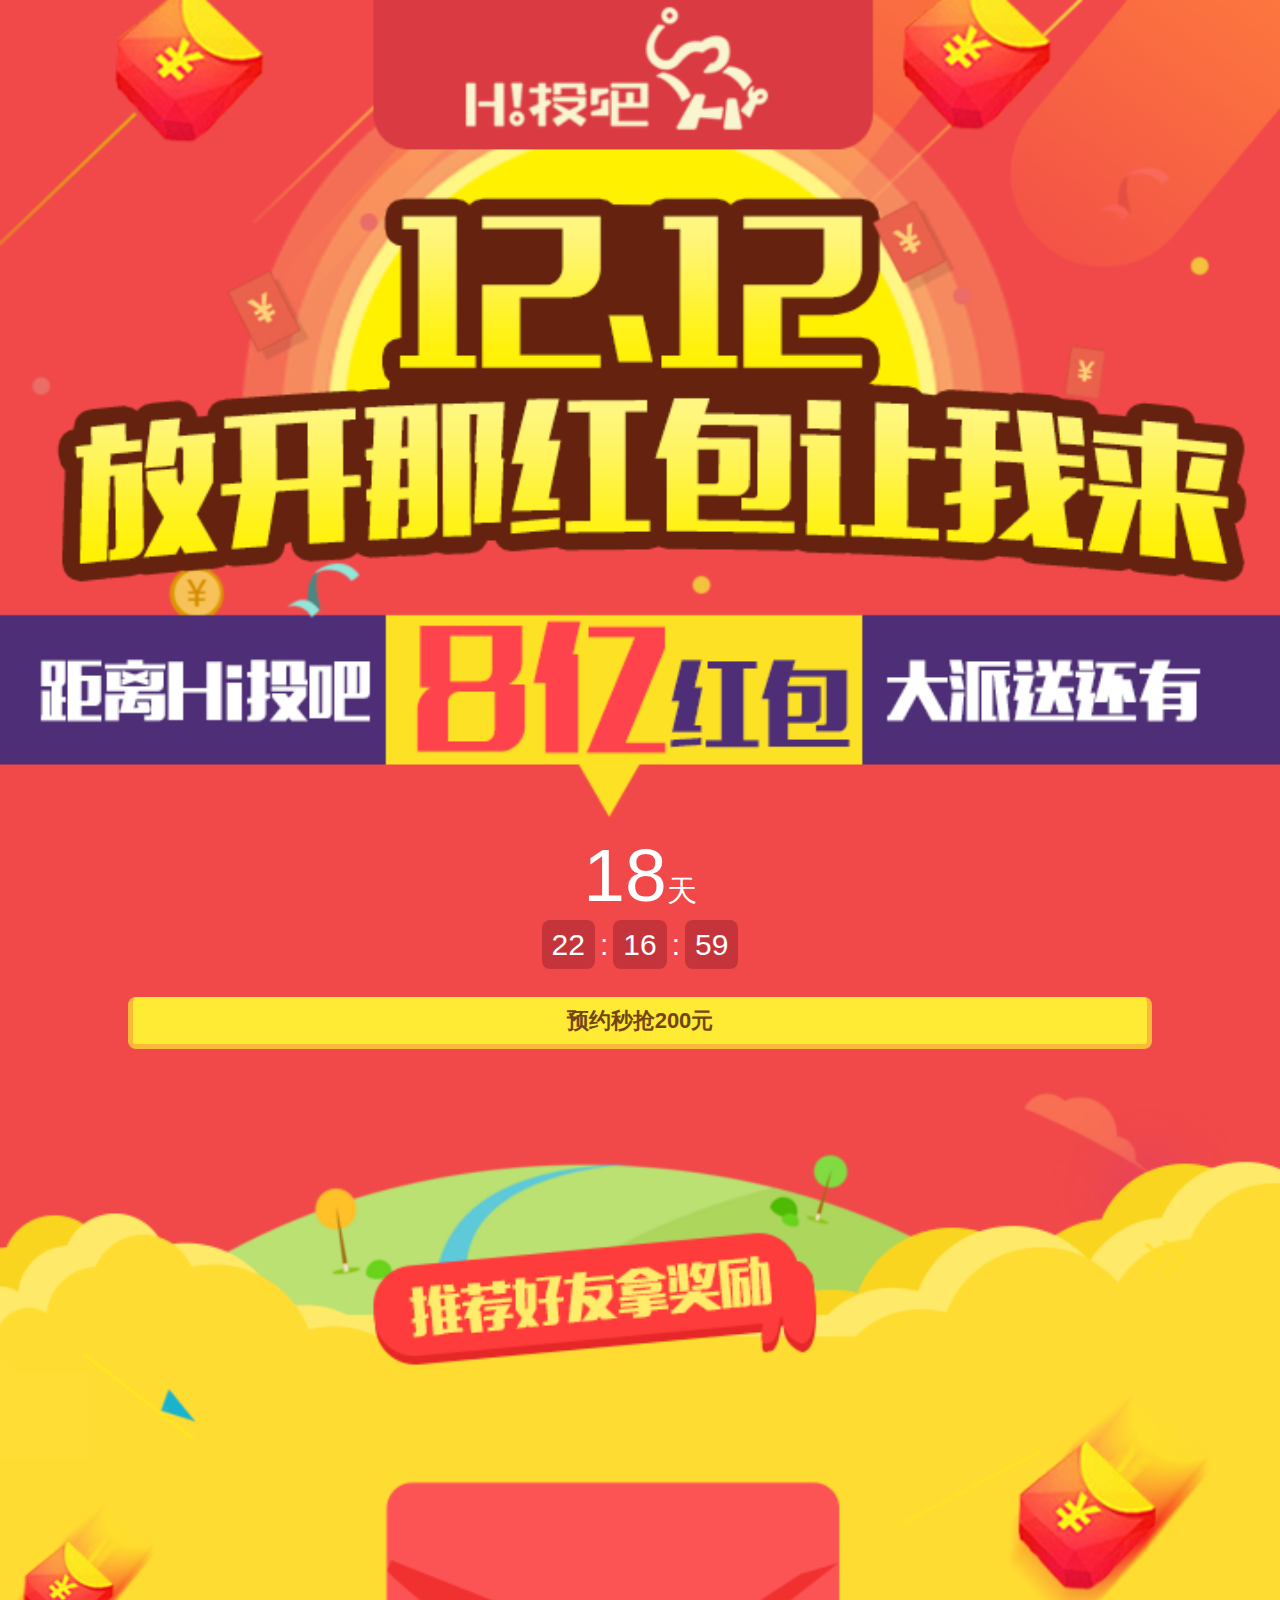
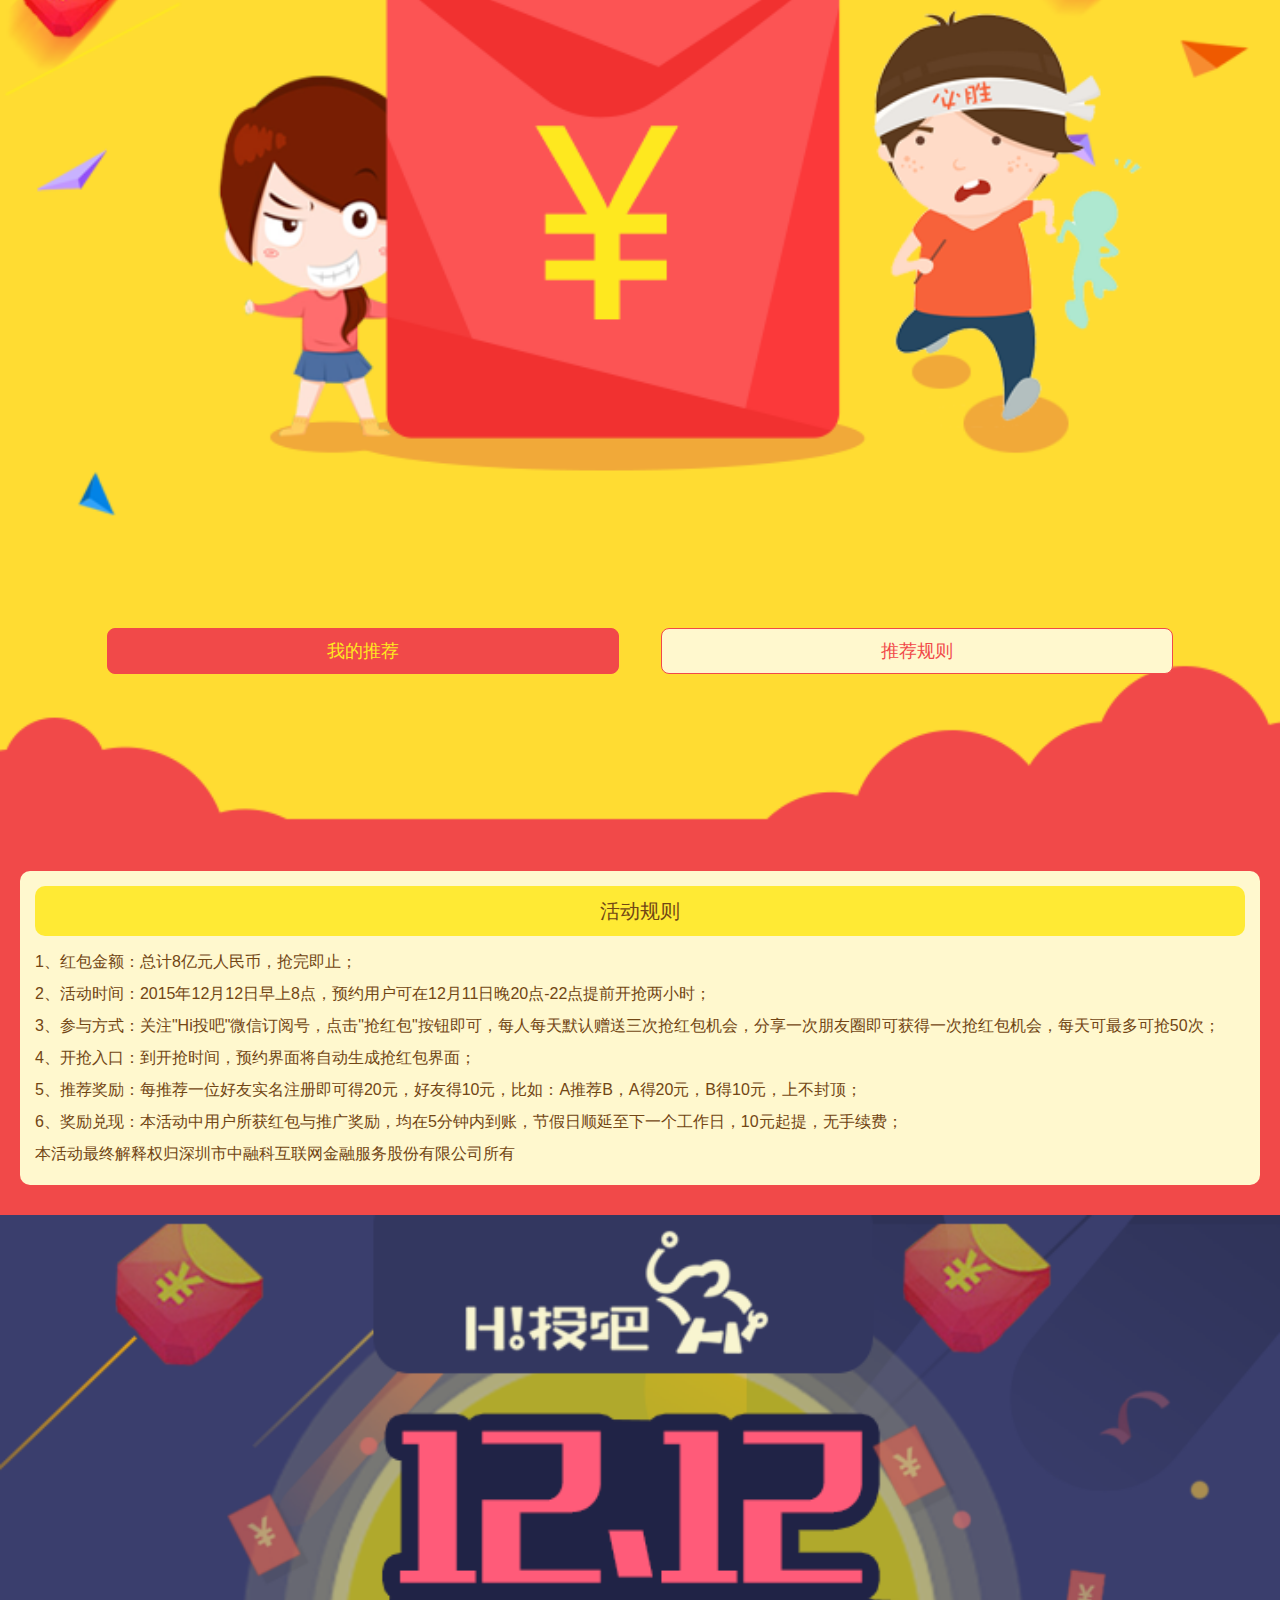
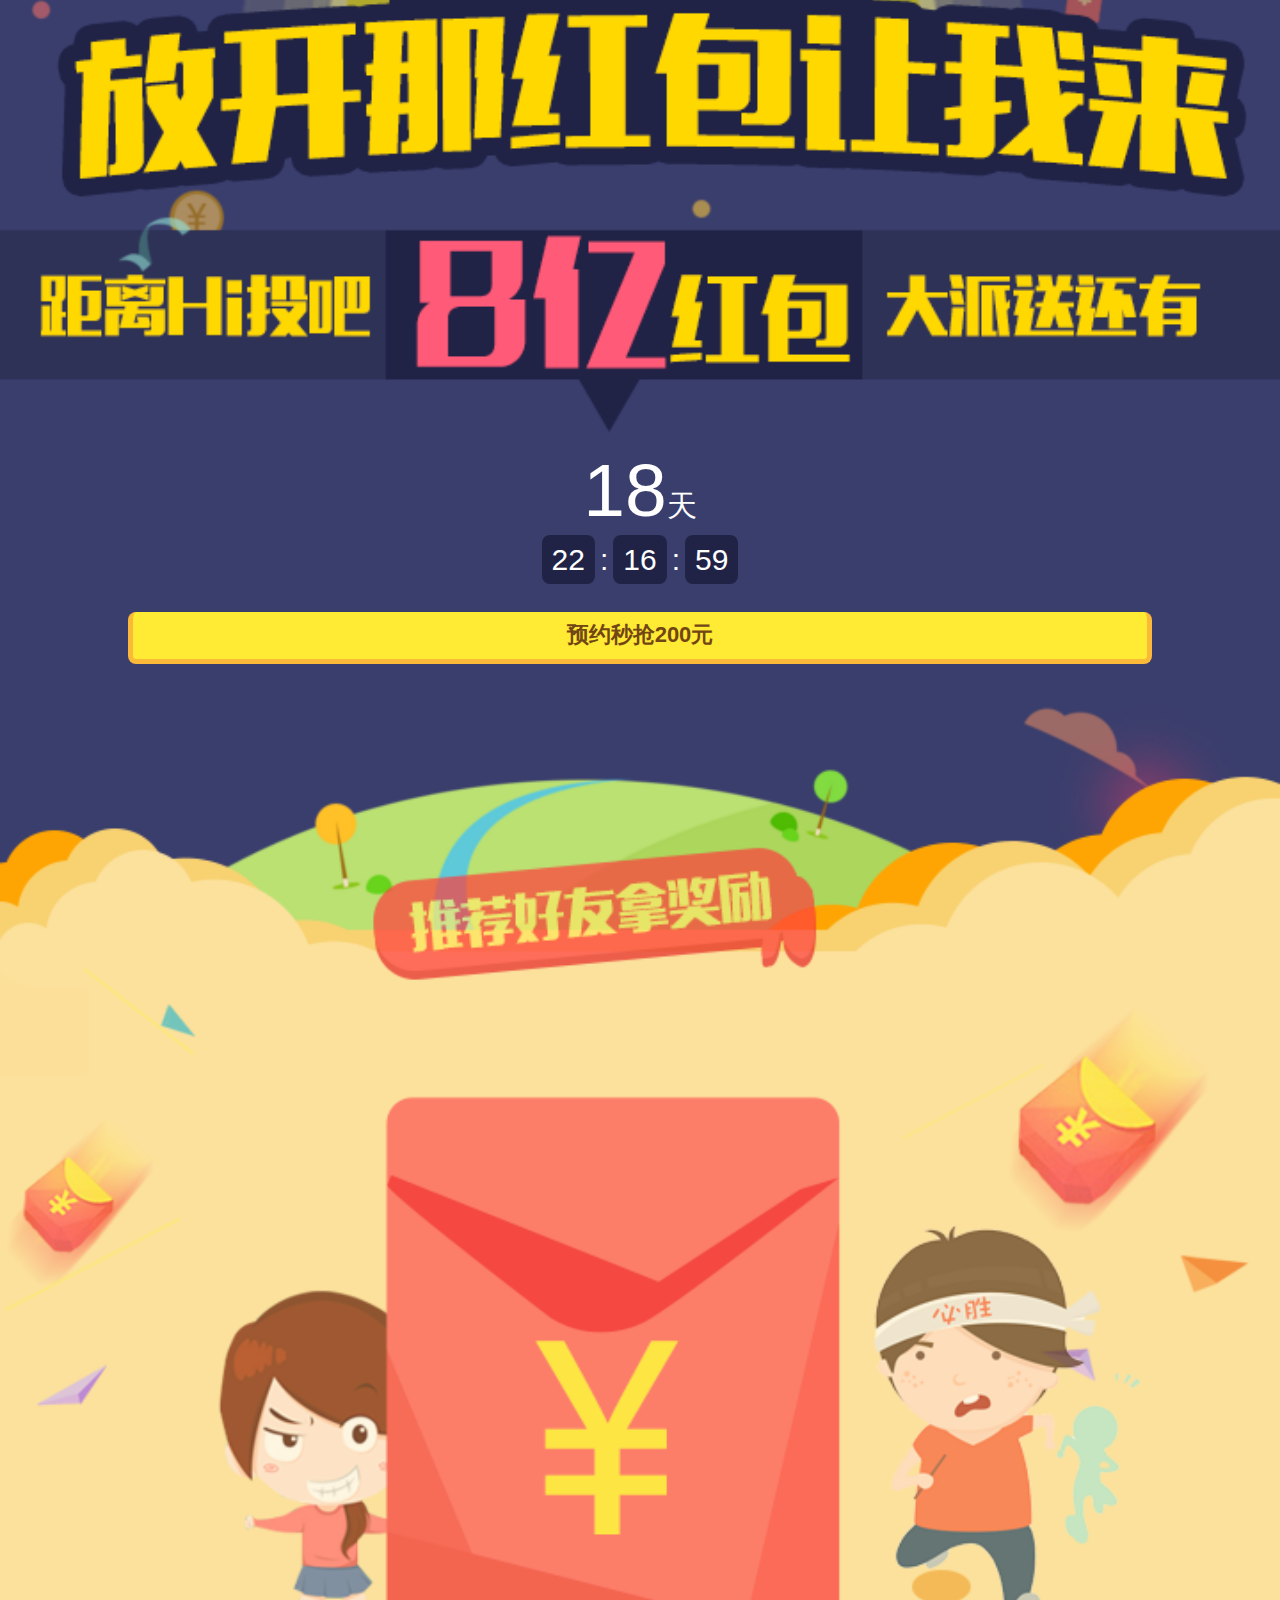
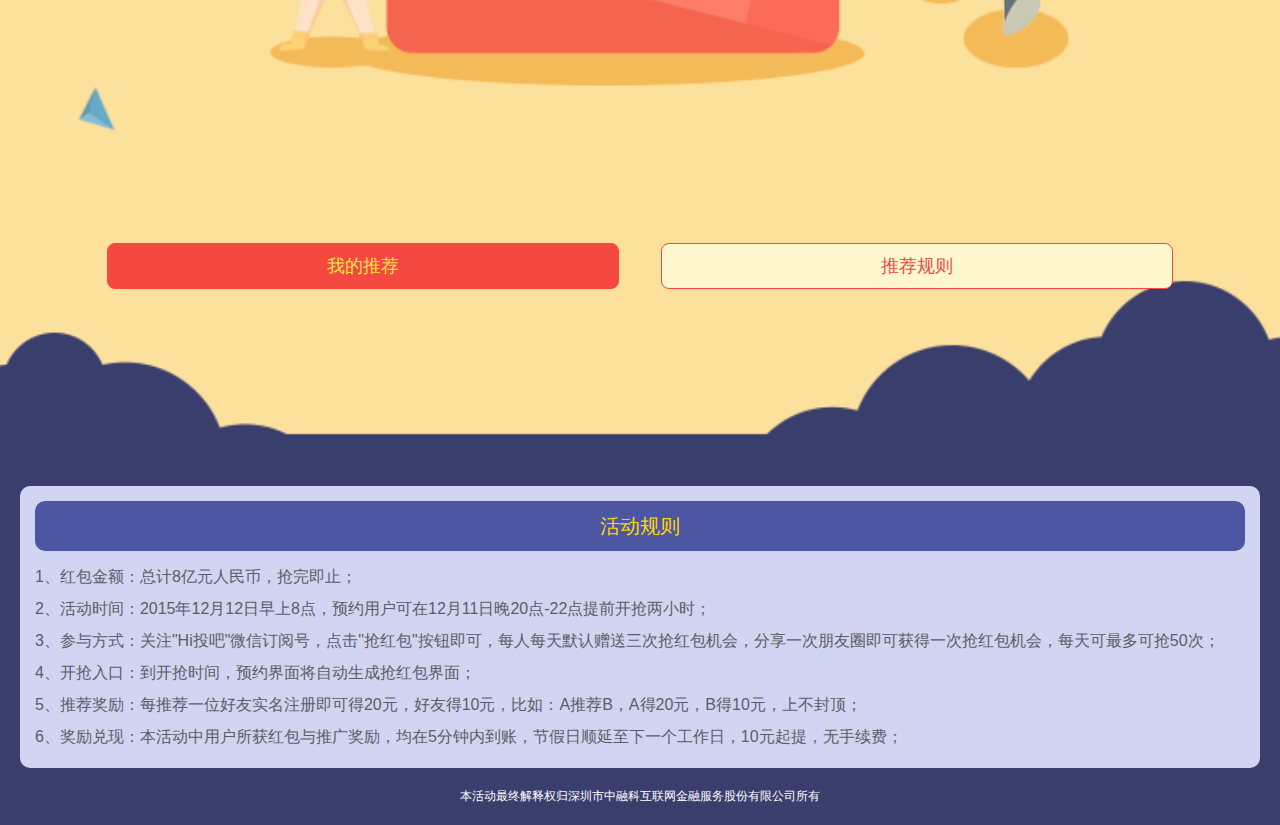
==== commit 6dc182a4: "111" ====
--- a/index.html
+++ b/index.html
@@ -38,11 +38,14 @@
     <div><button class="btn btn-yx">预约秒抢200元</button></div>
     </div>
 	<div class="rec-big">
-    <button class="btn btn-yx rec-btn">推荐有奖</button>
+    <div class="rec-btn-div">
+        <button class="btn rec-btn w_40">我的推荐</button>
+    	<button class="btn btn_border_red w_40">推荐规则</button>
+    </div>
     <img src="images/markettop3.png" alt="" width="100%">
     </div>
     <div class="market-intro">
-    	<h2>活动规划</h2>
+    	<h2>活动规则</h2>
       <p>1、红包金额：总计8亿元人民币，抢完即止；
       </p>
       <p>2、活动时间：2015年12月12日早上8点，预约用户可在12月11日晚20点-22点提前开抢两小时；
@@ -65,11 +68,14 @@
     <div><button class="btn btn-yx">预约秒抢200元</button></div>
     </div>
 	<div class="rec-big">
-    <button class="btn btn-yx rec-btn">推荐有奖</button>
+    <div class="rec-btn-div">
+        <button class="btn rec-btn w_40">我的推荐</button>
+    	<button class="btn btn_border_red w_40">推荐规则</button>
+    </div>
     <img src="images/night-markettop3.png" alt="" width="100%">
     </div>
     <div class="market-intro">
-    	<h2>活动规划</h2>
+    	<h2>活动规则</h2>
       <p>1、红包金额：总计8亿元人民币，抢完即止；
       </p>
       <p>2、活动时间：2015年12月12日早上8点，预约用户可在12月11日晚20点-22点提前开抢两小时；
--- a/css/wapcommon.css
+++ b/css/wapcommon.css
@@ -262,7 +262,7 @@
 .smallbtn:active{opacity:0.7; filter: alpha(opacity=70); transition:all 0.2S ease-out 0s;}
 a.btn{display:inline-block; vertical-align:middle;height:4.4rem; line-height:4.4rem; text-align:center; font-size:1.8rem; border-radius:.8rem; text-decoration:none;}
 
-.btn_orange{background:#ff7f00; color:#fff;}
+.btn_orange{background:#ff9523; color:#fff;}
 .btn_purple{ background:#fc765e; color:#fff;}
 .btn_border_purple{ border:1px solid #fc765e; color:#fc765e; background:#fff;}
 .btn_blue{background:#009fe2; color:#fff;}
--- a/css/wapstyle.css
+++ b/css/wapstyle.css
@@ -19,12 +19,12 @@
 .t-money{ padding:10px 0;}
 .rlist{ background:#e83d3b;  padding:20px;}
 .rlist table td{ text-align:center; padding:5px 0;}
-.tr1{ background:#c43130; font-size:18px; }
-.rlist table .tr1 td{ padding:8px 0;}
-.rlist table .tr1{ margin-bottom:10px;}
-.rlist h2{text-align:center; font-size:22px; font-weight:bold;   line-height:45px;  color:#f4e430;}
-.rtable{ background:#f84442; padding-bottom:10px;}
-.bg-red{ background:rgba(0,0,0,0.2); border-radius:10px;}
+.tr1{  font-size:18px; color:#f4e430; }
+.rlist h2{ border-top:1px solid #f4e430; text-align:center; line-height:45px; height:45px; position:relative; margin:30px 0 10px 0;}
+.rlist h2 span{font-size:20px;width:160px; font-weight:bold; background:#ea3b40; top:-20px; color:#f4e430; position:absolute; display:block; left:50%; margin-left:-80px; border:3px solid #f4e430; border-radius:22px;}
+.rlist h2 i{ display:block; position:absolute; width:12px; height:12px; border-radius:50%; top:-6px; background:#f4e430;}
+.rlist h2 i:first-child{ right:0px;}
+.bg-red{ background:#c4040f; border-radius:10px;}
 .name-wrap .main_input .input_box input{padding-left:9rem; }
 .cardlist a{ display:block; border-bottom:1px solid #e6e6e6; padding:5px 10px; position:relative;}
 .cardlist a img{ width:42px; margin-right:10px;}
@@ -46,7 +46,7 @@
 
 .btn001{width:90%; background-color:#ffb400; height:45px; border-radius:35px; color:#fff; line-height:45px; vertical-align:middle; text-align:center; font-size:16px; margin:0 auto;}
 .btn002{width:90%; background-color:#ff671c; height:45px; border-radius:35px; color:#fff; line-height:45px; vertical-align:middle; text-align:center; font-size:16px; margin:0 auto;}
-
+.btn-yellow{background:#ffea34; border-bottom:5px solid #fbb939; color:#724614; height:5.2rem;font-size:2rem;}
 
 /*夜间模式样式*/
 .night-big{ background:#3a3e6d; padding-bottom:10px;}
@@ -57,10 +57,11 @@
 
 
 .night-modle{ background:#30265a;}
-.night-modle .btn_red{ background:#feaf1e; border:3px solid #cb6c18; border-top:0px; color:#ce5100;} 
 .night-modle .rlist{ background:#30265a;} 
-.night-modle .rtable{ background:#6b5c9f;}
-.night-modle .tr1{ background:#483f74}
+.night-modle .bg-red{ background:#5e5493;}
+.night-modle .rlist h2 span{ background:#342e54;}
+.night-modle .rec-num{ color:#fed559;text-shadow:1px 1px 1px #32285c;}
+
 
 
 
@@ -77,6 +78,15 @@
 
 #pro,#city{ border:1px solid #fff; background:none; font-family:"arial,微软雅黑,sans-serif"; font-size:1.6rem; width:10.5rem; color:#666;}
 .pay_text{ text-align:center; font-size:14pt; padding-top:70px; text-shadow: -1px 0px 1px #fff;}
+.cash_count { background:#ff9523;
+	color: #fff; text-align:center; padding:30px 0;
+	font-size: 18px;
+	line-height: 30px;
+}
+.count_number {
+	font-size: 50px;
+	line-height: 50px;
+}
 
 
 
